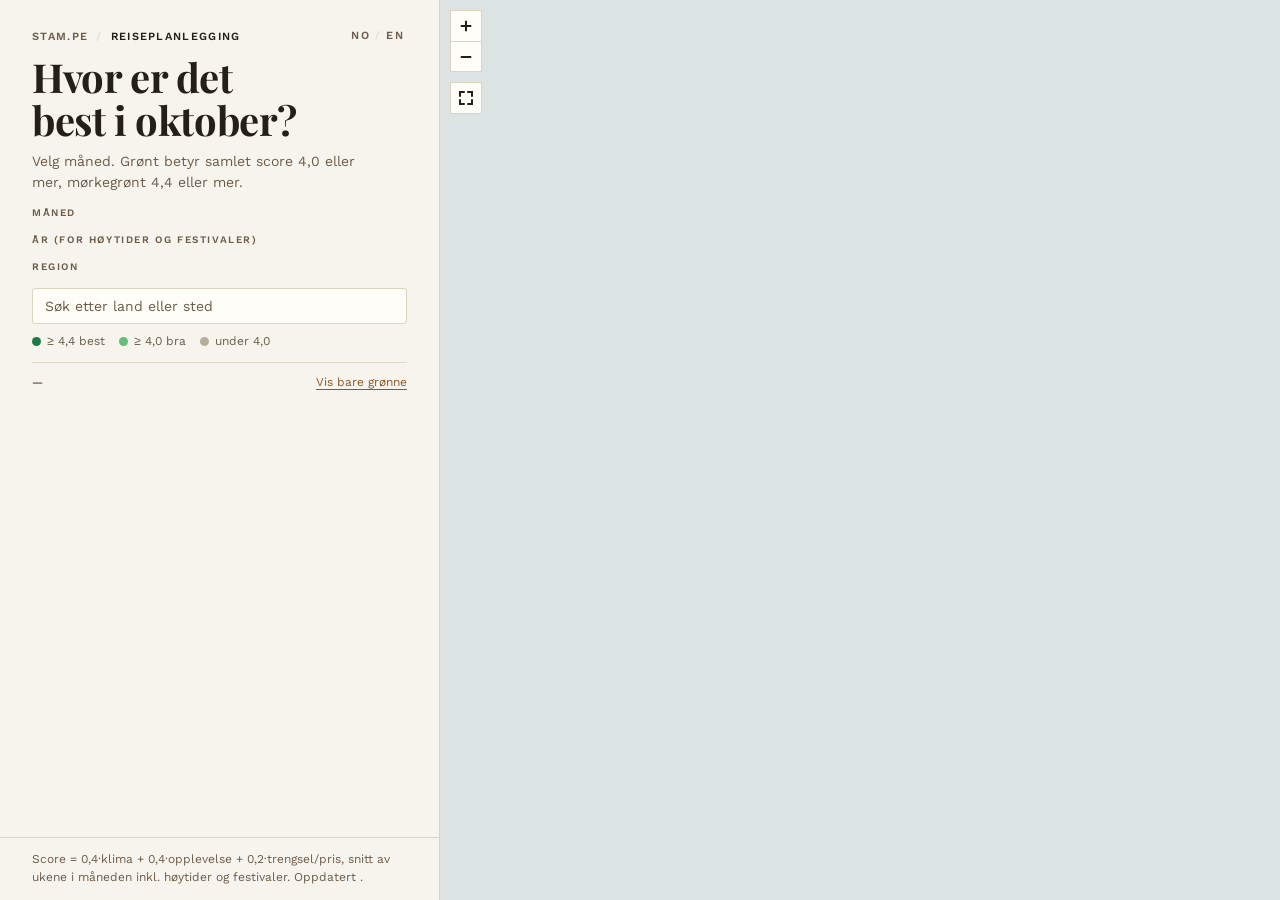
==== reisekart_mal.html @ fc7030b8 "Søk: eget kryss som tømmer søkefeltet, som i byguider Nettleserens kryss mangler på iOS. Krysset vis" ====
<!DOCTYPE html>
<html lang="no">
<head>
<meta charset="utf-8">
<meta name="viewport" content="width=device-width, initial-scale=1, viewport-fit=cover">
<title>Reisekart</title>
<link rel="apple-touch-icon" href="ikon-frimerke.png">
<meta name="apple-mobile-web-app-title" content="Reisekart">
<meta name="mobile-web-app-capable" content="yes">
<meta name="theme-color" content="#F7F4EE" media="(prefers-color-scheme: light)">
<meta name="theme-color" content="#1B1814" media="(prefers-color-scheme: dark)">
<meta name="robots" content="noindex, nofollow, noarchive">
<meta property="og:type" content="website">
<meta property="og:url" content="https://stam.pe/reiseplanlegging/">
<meta property="og:site_name" content="stam.pe">
<meta property="og:title" content="Reiseplanlegging">
<meta property="og:description" content="Beste reisetid for alle land i verden, uke for uke.">
<meta property="og:image" content="https://stam.pe/reiseplanlegging/deling.png">
<meta property="og:image:width" content="1200">
<meta property="og:image:height" content="630">
<meta property="og:image:alt" content="Luftpostkonvolutt med klode-frimerke, og teksten «Reiseplanlegging»">
<meta property="og:locale" content="nb_NO">
<meta property="og:locale:alternate" content="en_GB">
<meta name="twitter:card" content="summary_large_image">
<link rel="preconnect" href="https://fonts.googleapis.com">
<link rel="preconnect" href="https://fonts.gstatic.com" crossorigin>
<link rel="stylesheet" href="https://fonts.googleapis.com/css2?family=Playfair+Display:wght@500;700&family=Work+Sans:wght@400;500;600&display=swap">
<style>
/* Stil: samme papirretning som byguidene og stam.pe – serif til navn, ingen skygger, rette hjørner. */
:root {
  --papir:#F7F4EE; --kartflate:#DCE4E3; --land:#FBF8F1; --landkant:#D3C8B4;
  --kort:#FFFDF8; --tekst:#241F19; --dempet:#6B5D4A; --kant:#DCD2C0; --kant-lys:#E0D8C9;
  --aksent:#8A5A2B; --aksent-hover:#63401D;
  --beste:#1E7B45; --god:#63BE7B; --ellers:#B8AD99; --varsel:#9A3B24;
  --strip-tom:#EEE8DC; --deaktivert:#bbb;
  --sidebar-bredde:440px;
}
/* Mørk modus: samme papirretning som stam.pe og byguidene, mørk og varm. Kartet (ECharts)
   leser fargene fra variablene når det tegnes, så det følger med. */
@media (prefers-color-scheme: dark) {
  :root {
    color-scheme: dark;
    --papir:#1B1814; --kartflate:#1C282C; --land:#2A251F; --landkant:#4A4136;
    --kort:#24201B; --tekst:#ECE5D8; --dempet:#A6987F; --kant:#4A4136; --kant-lys:#362F27;
    --aksent:#C99158; --aksent-hover:#E0AA72;
    --beste:#23804A; --god:#63BE7B; --ellers:#6E6454; --varsel:#D06A4F;
    --strip-tom:#2C2620; --deaktivert:#5A5048;
  }
}
* { box-sizing:border-box; }
html, body { margin:0; height:100%; background:var(--papir); color:var(--tekst);
  font-family:'Work Sans', system-ui, -apple-system, sans-serif; font-size:16px; -webkit-font-smoothing:antialiased; }
.app { display:flex; height:100%; overflow:hidden; }

.sidebar { width:var(--sidebar-bredde); flex:0 0 var(--sidebar-bredde); border-right:1px solid var(--kant);
  background:var(--papir); display:flex; flex-direction:column; overflow:hidden; }
.sidebar-head { padding:30px 32px 14px; }
.kicker { margin:0 0 10px; font-size:11px; font-weight:600; letter-spacing:.16em; text-transform:uppercase; color:var(--dempet); }
/* Brødsmuler: stam.pe / Reiseplanlegging (samme som i byguidene) */
.smuler { margin:0 0 12px; font-size:11px; font-weight:600; letter-spacing:.12em; text-transform:uppercase; color:var(--dempet);
  display:flex; flex-wrap:wrap; align-items:baseline; }
.smuler a { color:var(--dempet); text-decoration:none; }
@media (hover: hover) and (pointer: fine) { .smuler a:hover { color:var(--aksent); } }
.smuler [aria-current] { color:var(--tekst); }
.smule-skille { margin:0 8px; color:var(--kant); font-weight:400; }
/* Språkvalg NO / EN til høyre i brødsmulene (samme som byguidene og stam.pe) */
.smuler:has(.sprakvalg) { position:relative; padding-right:72px; row-gap:6px; }
.sprakvalg { position:absolute; top:-3px; right:0; display:inline-flex; align-items:baseline; white-space:nowrap; }
.sprakvalg .smule-skille { margin:0 2px; }
.sprakvalg button { font:inherit; letter-spacing:inherit; text-transform:inherit; color:var(--dempet); background:none; border:0;
  border-bottom:1px solid transparent; padding:2px 3px 1px; cursor:pointer; }
@media (hover: hover) and (pointer: fine) { .sprakvalg button:hover { color:var(--aksent); } }
.sprakvalg button[aria-pressed="true"] { color:var(--tekst); border-bottom-color:var(--aksent); }
.sprakvalg button:focus-visible { outline:1px solid var(--aksent); outline-offset:2px; }
.offline-status { margin:3px 0 0; font-size:14px; color:var(--aksent); }
.tittel { margin:0; font-family:'Playfair Display', Georgia, serif; font-weight:700; font-size:40px; line-height:1.08; letter-spacing:-.01em; text-wrap:balance; }
.ingress { margin:10px 0 0; font-size:14px; line-height:1.5; color:var(--dempet); max-width:36ch; }

.filtre { padding:0 32px 14px; display:flex; flex-direction:column; gap:10px; }
.gruppe-etikett { font-size:10px; font-weight:600; letter-spacing:.16em; text-transform:uppercase; color:var(--dempet); margin:0 0 -4px; }
.filtergruppe { display:flex; flex-wrap:wrap; gap:6px; }
.filtergruppe[hidden] { display:none; }
.maneder { display:grid; grid-template-columns:repeat(6, 1fr); gap:6px; }
.chip { height:36px; padding:0 12px; border:1px solid var(--kant); border-radius:3px; background:var(--kort); color:var(--tekst);
  font-family:inherit; font-size:12px; font-weight:500; letter-spacing:.01em; cursor:pointer;
  display:inline-flex; align-items:center; justify-content:center; gap:7px; transition:border-color .12s, color .12s, background .12s; }
.chip:hover { border-color:var(--aksent); color:var(--aksent); }
.chip:focus-visible, .oppslag:focus-visible, .strip-celle:focus-visible, .sok:focus-visible { outline:2px solid var(--aksent); outline-offset:2px; }
.chip[aria-pressed="true"] { background:var(--aksent); border-color:var(--aksent); color:var(--papir); }
.chip[aria-pressed="true"]:hover { background:var(--aksent-hover); border-color:var(--aksent-hover); color:var(--papir); }
.maneder .chip { padding:0; }
/* Søk: 16 px på mobil, ellers zoomer iOS inn når feltet får fokus */
.sok { height:36px; width:100%; padding:0 12px; border:1px solid var(--kant); border-radius:3px; background:var(--kort); color:var(--tekst);
  font-family:inherit; font-size:14px; }
.sok::placeholder { color:var(--dempet); opacity:1; }
@media (hover: none) { .sok { font-size:16px; } }
/* Eget kryss i stedet for nettleserens, som ser ulikt ut (og mangler på iOS) */
.sok-rad { position:relative; }
.sok { padding-right:40px; }
.sok::-webkit-search-cancel-button { -webkit-appearance:none; appearance:none; }
.sok-tom { position:absolute; top:0; right:0; width:40px; height:36px; border:0; padding:0; background:none;
  font-size:22px; line-height:1; color:var(--dempet); cursor:pointer; }
.sok-tom[hidden] { display:none; }
.sok-tom:focus-visible { outline:2px solid var(--aksent); outline-offset:-2px; }
@media (hover: hover) and (pointer: fine) { .sok-tom:hover { color:var(--aksent); } }

.tegnforklaring { display:flex; flex-wrap:wrap; gap:14px; font-size:12px; color:var(--dempet); }
.tegnforklaring span { display:inline-flex; align-items:center; gap:6px; }
.prikk { width:9px; height:9px; border-radius:50%; flex:0 0 9px; display:inline-block; }

.teller-rad { margin:0 32px; padding:12px 0 10px; border-top:1px solid var(--kant-lys); display:flex; align-items:baseline; justify-content:space-between; gap:12px; }
.teller { font-size:11px; font-weight:600; letter-spacing:.14em; text-transform:uppercase; color:var(--dempet); }
.lenkeknapp { border:0; background:none; padding:0; font-family:inherit; font-size:12px; color:var(--aksent); cursor:pointer; text-decoration:underline; text-underline-offset:3px; }
.lenkeknapp:hover { color:var(--aksent-hover); }

.liste { flex:1 1 auto; overflow-y:auto; padding:0 32px 24px; }
.oppslag { position:relative; padding:13px 0 14px; border-bottom:1px solid var(--kant-lys); cursor:pointer; }
.oppslag:hover .oppslag-navn { color:var(--aksent); }
.oppslag.er-valgt { padding-left:14px; margin-left:-16px; border-left:2px solid var(--aksent); }
.oppslag-topp { display:flex; align-items:baseline; justify-content:space-between; gap:12px; }
.oppslag-navn { margin:0; font-family:'Playfair Display', Georgia, serif; font-weight:500; font-size:20px; line-height:1.2; transition:color .12s; }
.score { flex:0 0 auto; min-width:38px; padding:2px 7px; border-radius:2px; font-size:13px; font-weight:600; text-align:center;
  font-variant-numeric:tabular-nums; background:transparent; color:var(--dempet); border:1px solid var(--kant); }
.score.beste { background:var(--beste); border-color:var(--beste); color:#fff; }
.score.god { background:var(--god); border-color:var(--god); color:#12301d; }
.oppslag-meta { margin:4px 0 0; font-size:12px; color:var(--dempet); display:flex; flex-wrap:wrap; gap:4px 10px; }
.oppslag-notat { margin:6px 0 0; font-size:14px; line-height:1.45; }
.merke { font-size:10px; font-weight:600; letter-spacing:.12em; text-transform:uppercase; color:var(--aksent); }
.merke.varsel { color:var(--varsel); }
.tomt { padding:24px 0; font-size:14px; color:var(--dempet); }

.sidebar-fot { padding:12px 32px 14px; border-top:1px solid var(--kant); font-size:12px; line-height:1.5; color:var(--dempet); }

.kartflate { position:relative; flex:1 1 auto; background:var(--kartflate); }
#kart { position:absolute; inset:0; overflow:hidden; touch-action:none; -webkit-user-select:none; user-select:none; }
/* Zoomknapper (+/− og «vis hele kartet») – samme utseende som i byguidene (MapLibre-kontrollene der) */
.kontroller { position:absolute; top:10px; left:10px; z-index:6; display:flex; flex-direction:column; gap:10px; }
.ktrl-gruppe { display:flex; flex-direction:column; background:var(--kort); border:1px solid var(--kant); }
.ktrl-gruppe button { width:30px; height:30px; padding:0; border:0; background:transparent; color:var(--tekst); cursor:pointer;
  display:flex; align-items:center; justify-content:center; }
.ktrl-gruppe button + button { border-top:1px solid var(--kant); }
.ktrl-gruppe button:hover { background:var(--papir); }
.ktrl-gruppe button:focus-visible { outline:2px solid var(--aksent); outline-offset:-2px; }
.ktrl-gruppe button:disabled { color:var(--deaktivert); cursor:default; background:transparent; }
/* Knapp nederst til venstre i kartet som ruller ned til lista. Bare på mobil (se under), som i byguidene. */
.til-lista { display:none; }
.kart-feil { position:absolute; left:20px; top:20px; max-width:360px; padding:12px 14px; background:var(--kort); border:1px solid var(--kant); font-size:13px; color:var(--dempet); }

/* Hover-kort (ECharts tooltip) */
.tt { width:300px; white-space:normal; font-family:'Work Sans', system-ui, sans-serif; color:var(--tekst); }
.tt-navn { margin:0; font-family:'Playfair Display', Georgia, serif; font-weight:500; font-size:19px; line-height:1.2; }
.tt-meta { margin:4px 0 0; font-size:12px; color:var(--dempet); }
.tt-rad { display:flex; align-items:center; gap:10px; margin-top:10px; padding-top:9px; border-top:1px solid var(--kant-lys); }
.tt-deler { font-size:12px; color:var(--dempet); line-height:1.5; font-variant-numeric:tabular-nums; }
.tt-deler b { color:var(--tekst); font-weight:600; }
.tt-notat { margin:8px 0 0; font-size:13px; line-height:1.45; }
.tt-hend { margin:8px 0 0; font-size:12px; line-height:1.45; color:var(--aksent); }
.tt-varsel { margin:8px 0 0; font-size:12px; line-height:1.4; color:var(--varsel); }
.tt-hint { margin:8px 0 0; font-size:11px; color:var(--dempet); }

/* Mini-årsstripe */
.strip { display:grid; grid-template-columns:repeat(12, 1fr); gap:2px; margin-top:10px; }
.strip-celle { height:22px; display:flex; align-items:center; justify-content:center; font-size:9.5px; font-weight:600;
  font-variant-numeric:tabular-nums; background:var(--strip-tom); color:var(--dempet); border:1px solid transparent; }
.strip-celle.god { background:var(--god); color:#12301d; }
.strip-celle.beste { background:var(--beste); color:#fff; }
.strip-celle.valgt { border-color:var(--tekst); }
.strip-akse { display:grid; grid-template-columns:repeat(12, 1fr); gap:2px; font-size:9px; color:var(--dempet); text-align:center; margin-top:2px; text-transform:uppercase; letter-spacing:.04em; }
button.strip-celle { padding:0; font-family:inherit; cursor:pointer; }

/* Detaljkort for valgt destinasjon */
.rute-kort { position:absolute; left:20px; bottom:24px; z-index:5; width:360px; max-height:calc(100% - 48px); overflow-y:auto;
  padding:18px 20px 20px; background:var(--kort); border:1px solid var(--kant); }
/* Flyttbart kort (som infoboksen i byguidene): dras etter toppen (region og navn), så resten kan rulles og markeres. */
.rute-kicker, .rute-navn { touch-action:none; }
.rute-kort.drar { user-select:none; -webkit-user-select:none; }
@media (hover: hover) and (pointer: fine) { .rute-kicker, .rute-navn { cursor:grab; } .rute-kort.drar, .rute-kort.drar * { cursor:grabbing; } }
.rute-lukk { position:absolute; top:8px; right:10px; border:0; background:none; font-size:22px; line-height:1; color:var(--dempet); cursor:pointer; padding:2px 6px; }
.rute-lukk:hover { color:var(--aksent); }
.rute-kicker { margin:0 0 8px; font-size:10px; font-weight:600; letter-spacing:.16em; text-transform:uppercase; color:var(--aksent); }
.rute-navn { margin:0; padding-right:24px; font-family:'Playfair Display', Georgia, serif; font-weight:500; font-size:23px; line-height:1.2; }
.seksjon { margin-top:14px; padding-top:10px; border-top:1px solid var(--kant-lys); }
.seksjon-tittel { margin:0 0 6px; font-size:10px; font-weight:600; letter-spacing:.16em; text-transform:uppercase; color:var(--dempet); }
.tall-rad { display:grid; grid-template-columns:repeat(3, 1fr); gap:8px; }
.tall { font-size:11px; color:var(--dempet); }
.tall b { display:block; font-size:18px; font-weight:600; color:var(--tekst); font-variant-numeric:tabular-nums; }
.uker { display:flex; flex-wrap:wrap; gap:4px; }
.uke { font-size:11px; padding:3px 6px; border:1px solid var(--kant); font-variant-numeric:tabular-nums; color:var(--dempet); }
.uke.god { background:var(--god); border-color:var(--god); color:#12301d; }
.uke.beste { background:var(--beste); border-color:var(--beste); color:#fff; }
.liten { font-size:13px; line-height:1.45; margin:0; }
.kilde { font-size:11px; line-height:1.4; color:var(--dempet); margin:0; }
ul.hend { margin:0; padding-left:16px; font-size:13px; line-height:1.45; }

/* iOS Safari sender bare klikk videre fra elementer som ser klikkbare ut – trengs for «trykk utenfor lukker kortet». */
@media (hover: none) { body { cursor:pointer; -webkit-tap-highlight-color:transparent; } }
@media (prefers-reduced-motion: reduce) { * { transition:none !important; } }

/* Desktop: hele sidepanelet ruller (ett rullefelt), tellerlinjen blir liggende øverst. */
@media (min-width: 700px) {
  .sidebar { overflow-y:auto; overscroll-behavior:contain; }
  .sidebar > * { flex-shrink:0; }
  .liste { flex:1 0 auto; overflow:visible; }
  .teller-rad { position:sticky; top:0; z-index:2; background:var(--papir); }
}

/* Nettbrett stående og delt skjerm (700–1023 px): panelet ved siden av kartet, men smalere enn på Mac,
   så kartet får plass. Under 700 px er det mobiloppsettet med kartet over lista. */
@media (min-width: 700px) and (max-width: 1023px) {
  :root { --sidebar-bredde:340px; }
  .sidebar-head { padding:22px 20px 12px; }
  .tittel { font-size:30px; }
  .filtre, .liste, .sidebar-fot { padding-left:20px; padding-right:20px; }
  .teller-rad { margin-left:20px; margin-right:20px; }
}

@media (max-width: 699px) {
  .app { flex-direction:column; height:auto; min-height:100%; overflow:visible; }
  .sidebar { width:100%; flex:none; border-right:0; border-bottom:1px solid var(--kant); order:2; overflow:visible; }
  .liste { overflow:visible; }
  .kartflate { order:1; flex:none; height:58vh; min-height:340px; }
  .sidebar-head { padding:22px 16px 12px; }
  .sprakvalg { top:-7px; }
  .sprakvalg button { padding:6px 5px 3px; }   /* større trykkflate på mobil */
  .tittel { font-size:32px; }
  .filtre, .liste, .sidebar-fot { padding-left:16px; padding-right:16px; }
  .teller-rad { margin-left:16px; margin-right:16px; }
  .rute-kort { left:12px; right:12px; width:auto; bottom:12px; max-height:calc(100% - 96px); }
  .tt { width:250px; }
  .til-lista { display:block; position:absolute; left:10px; bottom:10px; z-index:6; height:34px; padding:0 12px;
    border:1px solid var(--kant); background:var(--kort); color:var(--tekst); font-family:inherit; font-size:13px; font-weight:500; cursor:pointer; }
  /* Detaljkortet dekker bunnen av kartet; da lukkes kortet først (×), eller man ruller selv. */
  .rute-kort:not([hidden]) ~ .til-lista:not(.til-lista--kart) { display:none; }
  /* Kartet er rullet ut av syne: knappen står fast nederst til venstre og fører tilbake til kartet.
     Godt inn fra kanten, så den ikke havner i den runde skjermkanten på telefoner. */
  .til-lista--kart { position:fixed; z-index:20; left:calc(20px + env(safe-area-inset-left)); bottom:calc(24px + env(safe-area-inset-bottom)); }
  /* Plass under siste rad, så den faste knappen ikke dekker bunnteksten. */
  .sidebar-fot { padding-bottom:76px; }
}

/* Liggende mobil: lav og bred skjerm. Panelet i en smal kolonne til venstre som ruller for seg,
   kartet til høyre i full høyde – som på Mac og i byguidene. Stående oppsett ga et kart som fylte
   skjermen og lista utenfor. Samme spørring som LIGGENDE i skriptet. */
@media (orientation: landscape) and (max-height: 500px) {
  .app { flex-direction:row; height:100vh; height:100dvh; min-height:0; overflow:hidden; }
  /* viewport-fit=cover: kartet går helt ut til kantene; panelet vokser med innfellingen
     når Dynamic Island er på venstre side, så teksten beholder 300 px. */
  .sidebar { width:calc(300px + env(safe-area-inset-left)); flex:0 0 calc(300px + env(safe-area-inset-left)); order:0; border-right:1px solid var(--kant); border-bottom:0;
    overflow-y:auto; overscroll-behavior:contain; padding-left:env(safe-area-inset-left); }
  .sidebar > * { flex-shrink:0; }
  .liste { flex:1 0 auto; overflow:visible; }
  .kartflate { order:0; flex:1 1 auto; height:auto; min-height:0; }
  .sidebar-head { padding:16px 16px 10px; }
  .tittel { font-size:24px; }
  .filtre, .liste, .sidebar-fot { padding-left:16px; padding-right:16px; }
  .teller-rad { margin-left:16px; margin-right:16px; }
  .teller-rad { position:sticky; top:0; z-index:2; background:var(--papir); }
  .rute-kort { left:auto; right:calc(10px + env(safe-area-inset-right)); bottom:calc(10px + env(safe-area-inset-bottom)); width:290px;
    max-height:calc(100% - 20px - env(safe-area-inset-bottom)); }
  .til-lista { display:none !important; }
  .sidebar-fot { padding-bottom:14px; }
}
</style>
</head>
<body>

<div class="app">
  <aside class="sidebar">
    <div class="sidebar-head">
      <nav class="smuler" data-t-aria="duErHer" aria-label="Du er her">
        <a href="/" id="hjem">stam.pe</a><span class="smule-skille">/</span><span aria-current="page" data-t="app">Reiseplanlegging</span>
        <span class="sprakvalg" role="group" data-t-aria="sprak"><button type="button" data-sprak="no" lang="no">NO</button><span class="smule-skille">/</span><button type="button" data-sprak="en" lang="en">EN</button></span>
      </nav>
      <h1 class="tittel" id="tittel">Hvor er det best i oktober?</h1>
      <p class="ingress" data-t="ingress">Velg måned. Grønt betyr samlet score 4,0 eller mer, mørkegrønt 4,4 eller mer.</p>
      <p class="offline-status" id="offline-status" hidden></p>
    </div>

    <div class="filtre">
      <p class="gruppe-etikett" data-t="maned">Måned</p>
      <div class="maneder" id="maneder" role="group" data-t-aria="maned" aria-label="Måned"></div>
      <p class="gruppe-etikett" data-t="arEtikett">År (for høytider og festivaler)</p>
      <div class="filtergruppe" id="ar" role="group" data-t-aria="ar" aria-label="År"></div>
      <p class="gruppe-etikett" data-t="region">Region</p>
      <div class="filtergruppe" id="regioner" role="group" data-t-aria="region" aria-label="Region"></div>
      <p class="gruppe-etikett" data-t="utvalg" id="utvalg-etikett" hidden>Vis</p>
      <div class="filtergruppe" id="utvalg" role="group" data-t-aria="utvalg" aria-label="Vis" hidden></div>
      <div class="sok-rad">
        <input type="search" class="sok" id="sok" data-t-aria="sok" data-t-placeholder="sokPlass" aria-label="Søk" placeholder="Søk etter land eller sted" autocomplete="off" spellcheck="false" enterkeyhint="search">
        <button type="button" class="sok-tom" id="sok-tom" data-t-aria="tomSok" aria-label="Tøm søket" hidden>&times;</button>
      </div>
      <div class="tegnforklaring">
        <span><i class="prikk" style="background:var(--beste)"></i><span data-t="best">≥ 4,4 best</span></span>
        <span><i class="prikk" style="background:var(--god)"></i><span data-t="bra">≥ 4,0 bra</span></span>
        <span><i class="prikk" style="background:var(--ellers)"></i><span data-t="under">under 4,0</span></span>
      </div>
    </div>

    <div class="teller-rad">
      <span class="teller" id="teller">—</span>
      <button class="lenkeknapp" id="bare-gronne" type="button" aria-pressed="false">Vis bare grønne</button>
    </div>
    <div class="liste" id="liste"></div>
    <div class="sidebar-fot"><span data-t="fot">Score = 0,4·klima + 0,4·opplevelse + 0,2·trengsel/pris, snitt av ukene i måneden inkl. høytider og festivaler. Oppdatert</span> <span id="datadato"></span>.</div>
  </aside>

  <section class="kartflate" role="main" data-t-aria="kart" aria-label="Kart">
    <div id="kart"></div>
    <div class="kontroller" id="kontroller" hidden>
      <div class="ktrl-gruppe">
        <button type="button" id="zoom-inn" data-t-title="zoomInn" data-t-aria="zoomInn" title="Zoom inn" aria-label="Zoom inn"><svg viewBox="0 0 18 18" width="18" height="18" aria-hidden="true"><path d="M9 3.75v10.5M3.75 9h10.5" fill="none" stroke="currentColor" stroke-width="2"/></svg></button>
        <button type="button" id="zoom-ut" data-t-title="zoomUt" data-t-aria="zoomUt" title="Zoom ut" aria-label="Zoom ut"><svg viewBox="0 0 18 18" width="18" height="18" aria-hidden="true"><path d="M3.75 9h10.5" fill="none" stroke="currentColor" stroke-width="2"/></svg></button>
      </div>
      <div class="ktrl-gruppe">
        <button type="button" class="ktrl-hjem" id="zoom-hjem" data-t-title="visHele" data-t-aria="visHele" title="Vis hele kartet" aria-label="Vis hele kartet"><svg viewBox="0 0 18 18" width="18" height="18" aria-hidden="true"><path d="M3 6.75V3h3.75M15 6.75V3h-3.75M3 11.25V15h3.75M15 11.25V15h-3.75" fill="none" stroke="currentColor" stroke-width="2" stroke-linecap="square"/></svg></button>
      </div>
    </div>
    <div class="rute-kort" id="detalj" hidden></div>
    <button type="button" class="til-lista" id="til-lista" data-t="tilLista">Liste ↓</button>
  </section>
</div>

<script>
const DATA = __DATA__;

/* Språk: norsk er standard. Bryteren NO / EN i brødsmulene, eller ?lang=en i adressen (for å dele en
   engelsk lenke). Valget huskes i nettleseren under samme nøkkel som byguidene og stam.pe, så det følger med.
   Faste tekster står i TEKST; innholdet har engelsk under d.en og sist i hvert vindu (fra «en» i reisemal/<ID>.json).
   Mangler engelsk, vises norsk. */
const SPRAK_NOKKEL = "byguider-sprak";
function lesSprak() {
  const q = new URLSearchParams(location.search).get("lang");
  if (q === "en" || q === "no") {
    try { localStorage.setItem(SPRAK_NOKKEL, q); } catch (e) {}
    return q;
  }
  try { const v = localStorage.getItem(SPRAK_NOKKEL); if (v === "en" || v === "no") return v; } catch (e) {}
  return "no";
}
let SPRAK = lesSprak();
const TEKST = {
  no: {
    tittel: "Reisekart", app: "Reiseplanlegging", duErHer: "Du er her", sprak: "Språk",
    hvor: m => `Hvor er det best i ${m}?`,
    ingress: "Velg måned. Grønt betyr samlet score 4,0 eller mer, mørkegrønt 4,4 eller mer.",
    maned: "Måned", arEtikett: "År (for høytider og festivaler)", ar: "År", region: "Region",
    best: "≥ 4,4 best", bra: "≥ 4,0 bra", under: "under 4,0",
    fot: "Score = 0,4·klima + 0,4·opplevelse + 0,2·trengsel/pris, snitt av ukene i måneden inkl. høytider og festivaler. Oppdatert",
    tilLista: "Liste ↓", tilKartet: "Kart ↑",
    kart: "Kart", zoomInn: "Zoom inn", zoomUt: "Zoom ut", visHele: "Vis hele kartet",
    mnd: ["jan","feb","mar","apr","mai","jun","jul","aug","sep","okt","nov","des"],
    mndLang: ["januar","februar","mars","april","mai","juni","juli","august","september","oktober","november","desember"],
    alle: "Alle",
    utvalg: "Vis", alleReisemal: "Alle reisemål", onskeliste: "Ønskeliste",
    sok: "Søk", tomSok: "Tøm søket", sokPlass: "Søk etter land eller sted",
    ingenTreff: q => `Ingen treff på «${q}» i dette utvalget.`,
    treffAlle: n => `Vis ${n} treff i alle reisemål`,
    visAlle: "Vis alle", bareGronne: "Vis bare grønne",
    teller: (g, n, m) => `${g} av ${n} grønne i ${m}`,
    tomt: m => `Ingen reisemål over 4,0 i ${m} for dette utvalget.`,
    hendelse: "Hendelse", hoytid: "Høytid", reiserad: "Sjekk reiseråd", score: "score",
    bestM: "Best", braM: "Bra", ingenM: "Ingen måneder over 4,0", klikk: "klikk for detaljer",
    klima: "Klima", opplevelse: "Opplevelse", trengsel: "Trengsel/pris", tmaks: "T maks", nedbor: "nedbør", nedborStor: "Nedbør",
    manedscore: "Månedsscore", samlet: "samlet", aaret: a => `Året ${a} – klikk en måned`, uker: "Uker", uke: "u", ukeLang: "uke",
    hendDenne: "Hendelser denne måneden", hendEllers: a => `Hendelser ellers i ${a}`,
    kilde: "Klimakilde", lukk: "Lukk",
    offline: "Tilgjengelig offline",
    kartFeil: m => `Kartet kunne ikke lastes (${m}). Listen til venstre virker som vanlig.`
  },
  en: {
    tittel: "Travel map", app: "Travel planning", duErHer: "You are here", sprak: "Language",
    hvor: m => `Where to go in ${m}?`,
    ingress: "Pick a month. Green means an overall score of 4.0 or more, dark green 4.4 or more.",
    maned: "Month", arEtikett: "Year (for holidays and festivals)", ar: "Year", region: "Region",
    best: "≥ 4.4 best", bra: "≥ 4.0 good", under: "below 4.0",
    fot: "Score = 0.4·climate + 0.4·experience + 0.2·crowds/price, average of the weeks in the month incl. holidays and festivals. Updated",
    tilLista: "List ↓", tilKartet: "Map ↑",
    kart: "Map", zoomInn: "Zoom in", zoomUt: "Zoom out", visHele: "Show the whole map",
    mnd: ["Jan","Feb","Mar","Apr","May","Jun","Jul","Aug","Sep","Oct","Nov","Dec"],
    mndLang: ["January","February","March","April","May","June","July","August","September","October","November","December"],
    alle: "All",
    utvalg: "Show", alleReisemal: "All destinations", onskeliste: "Wishlist",
    sok: "Search", tomSok: "Clear search", sokPlass: "Search for a country or place",
    ingenTreff: q => `No matches for “${q}” in this selection.`,
    treffAlle: n => `Show ${n} ${n === 1 ? "match" : "matches"} in all destinations`,
    visAlle: "Show all", bareGronne: "Show only green",
    teller: (g, n, m) => `${g} of ${n} green in ${m}`,
    tomt: m => `No destinations above 4.0 in ${m} for this selection.`,
    hendelse: "Event", hoytid: "Holiday", reiserad: "Check travel advice", score: "score",
    bestM: "Best", braM: "Good", ingenM: "No months above 4.0", klikk: "click for details",
    klima: "Climate", opplevelse: "Experience", trengsel: "Crowds/price", tmaks: "Max temp", nedbor: "rain", nedborStor: "Rain",
    manedscore: "Month score", samlet: "overall", aaret: a => `${a} – click a month`, uker: "Weeks", uke: "w", ukeLang: "week",
    hendDenne: "Events this month", hendEllers: a => `Other events in ${a}`,
    kilde: "Climate source", lukk: "Close",
    offline: "Available offline",
    kartFeil: m => `The map could not be loaded (${m}). The list works as usual.`
  }
};
const t = k => TEKST[SPRAK][k] ?? TEKST.no[k];
// Engelsk innhold med norsk som reserve: tekst(d, "sted"), mndTekst(d, i), vinduTekst(w)
const tekst = (d, felt) => (SPRAK === "en" && d.en && d.en[felt]) || d[felt];
const mndTekst = (d, i) => (SPRAK === "en" && d.en && d.en.m && d.en.m[i]) || d.m[i][5];
const vinduTekst = w => SPRAK === "en" ? w[7] || w[6] : w[6];
const desimal = s => SPRAK === "en" ? s : s.replace(".", ",");

function oversettDom() {
  document.documentElement.lang = SPRAK;
  document.title = t("tittel");
  document.querySelectorAll("[data-t]").forEach(e => { e.textContent = t(e.dataset.t); });
  document.querySelectorAll("[data-t-aria]").forEach(e => { e.setAttribute("aria-label", t(e.dataset.tAria)); });
  document.querySelectorAll("[data-t-title]").forEach(e => { e.title = t(e.dataset.tTitle); });
  document.querySelectorAll("[data-t-placeholder]").forEach(e => { e.placeholder = t(e.dataset.tPlaceholder); });
  document.querySelectorAll(".sprakvalg [data-sprak]").forEach(b => b.setAttribute("aria-pressed", b.dataset.sprak === SPRAK ? "true" : "false"));
  document.getElementById("hjem").href = SPRAK === "en" ? "/?lang=en" : "/";
}
function byttSprak(ny) {
  if ((ny !== "no" && ny !== "en") || ny === SPRAK) return;
  SPRAK = ny;
  try { localStorage.setItem(SPRAK_NOKKEL, ny); } catch (e) {}
  const u = new URL(location.href);
  if (ny === "en") u.searchParams.set("lang", "en"); else u.searchParams.delete("lang");
  history.replaceState(history.state, "", u);
  oversettDom(); visOffline(); oppdater();
}
document.addEventListener("click", e => {
  const b = e.target.closest && e.target.closest(".sprakvalg [data-sprak]");
  if (b) byttSprak(b.dataset.sprak);
});

const MND = TEKST.no.mnd;   // brukes bare til lengden (12 måneder)
const GOD = 4.0, BESTE = 4.4, EPS = 1e-3;
const css = n => getComputedStyle(document.documentElement).getPropertyValue(n).trim();
const fmt = x => x == null ? "–" : desimal(x.toFixed(1));
const klasse = s => s == null ? "" : s >= BESTE - EPS ? "beste" : s >= GOD - EPS ? "god" : "";
const esc = s => String(s ?? "").replace(/[&<>"]/g, c => ({"&":"&amp;","<":"&lt;",">":"&gt;",'"':"&quot;"}[c]));

const [WK, WO, WT] = DATA.weights, CAP = DATA.cap;
function manedScore(r) {
  const [k, o, t] = r;
  const v = k*WK + o*WO + t*WT;
  return Math.round((k === 1 || o === 1 ? Math.min(CAP, v) : v) * 10) / 10;
}
// ISO-uke -> torsdag -> måned (samme logikk som Kalender-arket; uke 53 ignoreres)
function ukeTorsdag(ar, u) {
  const jan4 = new Date(Date.UTC(ar, 0, 4));
  const dow = (jan4.getUTCDay() + 6) % 7;
  return new Date(jan4.getTime() + ((u - 1) * 7 - dow + 3) * 864e5);
}
function vinduGjelder(w, u, ar) {
  const [, fra, til, , , kunAr] = w;
  if (kunAr != null && kunAr !== ar) return false;
  return fra <= til ? (u >= fra && u <= til) : (u >= fra || u <= til);
}

const state = { mnd: (new Date().getMonth() + 1) % 12, ar: new Date().getFullYear(), region: "Alle", onskeliste: false, sok: "", bareGronne: false, valgt: null };
if (state.mnd === 0) state.ar += 1;
const AR_VALG = [2026, 2027, 2028];
if (!AR_VALG.includes(state.ar)) state.ar = 2026;

const VINDUER_FOR = {};   // vinduene per reisemål, så beregn() slipper å gå gjennom alle
DATA.win.forEach(w => (VINDUER_FOR[w[0]] ||= []).push(w));
function beregn(d, mnd, ar) {
  const uker = [];
  for (let u = 1; u <= 52; u++) {
    const th = ukeTorsdag(ar, u);
    if (th.getUTCMonth() !== mnd) continue;
    const base = manedScore(d.m[mnd]);
    const vs = (VINDUER_FOR[d.id] || []).filter(w => vinduGjelder(w, u, ar));
    const adj = vs.reduce((s, w) => s + w[4], 0);
    uker.push({ u, s: Math.max(1, Math.min(5, Math.round((base + adj) * 10) / 10)) });
  }
  const snitt = uker.length ? Math.round(uker.reduce((s, x) => s + x.s, 0) / uker.length * 10) / 10 : manedScore(d.m[mnd]);
  const ukeSet = new Set(uker.map(x => x.u));
  const hend = (VINDUER_FOR[d.id] || []).filter(w => [...ukeSet].some(u => vinduGjelder(w, u, ar)));
  return { snitt, uker, hend, base: manedScore(d.m[mnd]) };
}
function aarsprofil(d, ar) { return MND.map((_, i) => beregn(d, i, ar).snitt); }

// Regionene i rekkefølgen og med de engelske navnene fra reisemal.py (REGIONER); bare de som har reisemål, vises.
const REGIONER = ["Alle", ...Object.keys(DATA.regioner).filter(r => DATA.dest.some(d => d.region === r))];
// «Ønskeliste» vises bare når lista har både ønskelistesteder og andre (alle vises som standard).
const HAR_ONSKELISTE = DATA.dest.some(d => d.onskeliste) && DATA.dest.some(d => !d.onskeliste);
// Søk på land og sted, norsk og engelsk, uten å skille på aksenter og store/små bokstaver.
const normal = s => String(s || "").normalize("NFD").replace(/[\u0300-\u036f]/g, "").toLowerCase();
const SOKETEKST = new Map(DATA.dest.map(d => [d.id, normal([d.land, d.sted, d.en.land, d.en.sted, d.id].join(" "))]));
const treffer = (d, q) => !q || SOKETEKST.get(d.id).includes(q);
const sokOrd = () => normal(state.sok.trim());
const kortRegion = r => r === "Alle" ? t("alle") : SPRAK === "en" ? DATA.regioner[r] || r : r;
const navn = d => { const land = tekst(d, "land"), sted = tekst(d, "sted"); return sted ? `${land} – ${sted}` : land; };
const erVarsel = d => /sikkerhet/i.test(d.merknad);

function chip(label, pressed, onclick, extra = "") {
  const b = document.createElement("button");
  b.type = "button"; b.className = "chip"; b.textContent = label;
  b.setAttribute("aria-pressed", pressed ? "true" : "false");
  if (extra) b.title = extra;
  b.addEventListener("click", onclick);
  return b;
}
function tegnFiltre() {
  const m = document.getElementById("maneder"); m.innerHTML = "";
  t("mnd").forEach((x, i) => m.appendChild(chip(x, i === state.mnd, () => { state.mnd = i; oppdater(); }, t("mndLang")[i])));
  const a = document.getElementById("ar"); a.innerHTML = "";
  AR_VALG.forEach(y => a.appendChild(chip(String(y), y === state.ar, () => { state.ar = y; oppdater(); })));
  const r = document.getElementById("regioner"); r.innerHTML = "";
  REGIONER.forEach(x => r.appendChild(chip(kortRegion(x), x === state.region, () => { state.region = x; oppdater(); })));
  const u = document.getElementById("utvalg"); u.innerHTML = "";
  [[false, t("alleReisemal")], [true, t("onskeliste")]].forEach(([v, tekst]) =>
    u.appendChild(chip(tekst, state.onskeliste === v, () => { state.onskeliste = v; oppdater(); })));
  const bg = document.getElementById("bare-gronne");
  bg.setAttribute("aria-pressed", state.bareGronne ? "true" : "false");
  bg.textContent = state.bareGronne ? t("visAlle") : t("bareGronne");
}

const iUtvalg = d => (state.region === "Alle" || d.region === state.region) && (!state.onskeliste || d.onskeliste);
function rader() {
  const q = sokOrd();
  return DATA.dest
    .filter(d => iUtvalg(d) && treffer(d, q))
    .map(d => ({ d, r: beregn(d, state.mnd, state.ar) }))
    .sort((a, b) => b.r.snitt - a.r.snitt || navn(a.d).localeCompare(navn(b.d), SPRAK === "en" ? "en" : "nb"));
}

function stripHtml(d, knapp) {
  const p = aarsprofil(d, state.ar);
  const celler = p.map((s, i) => {
    const cls = `strip-celle ${klasse(s)} ${i === state.mnd ? "valgt" : ""}`;
    return knapp
      ? `<button type="button" class="${cls}" data-mnd="${i}" title="${t("mndLang")[i]}: ${fmt(s)}">${fmt(s)}</button>`
      : `<div class="${cls}">${fmt(s)}</div>`;
  }).join("");
  return `<div class="strip">${celler}</div><div class="strip-akse">${t("mnd").map(x => `<span>${x[0]}</span>`).join("")}</div>`;
}
const besteManeder = d => {
  const p = aarsprofil(d, state.ar);
  const b = p.map((s, i) => [s, i]).filter(([s]) => s >= BESTE - EPS).map(([, i]) => t("mnd")[i]);
  const g = p.map((s, i) => [s, i]).filter(([s]) => s >= GOD - EPS).map(([, i]) => t("mnd")[i]);
  return b.length ? `${t("bestM")}: ${b.join(", ")}` : g.length ? `${t("braM")}: ${g.join(", ")}` : t("ingenM");
};

function tooltipHtml(d) {
  const r = beregn(d, state.mnd, state.ar);
  const [k, o, tp, T, N] = d.m[state.mnd], txt = mndTekst(d, state.mnd);
  const hend = r.hend.map(w => `${w[4] > 0 ? "+" : "−"}${desimal(String(Math.abs(w[4])))} ${esc(vinduTekst(w))}`).join("<br>");
  return `<div class="tt">
    <p class="tt-navn">${esc(navn(d))}</p>
    <p class="tt-meta">${esc(tekst(d, "kategori") || kortRegion(d.region))} · ${t("mndLang")[state.mnd]} ${state.ar}</p>
    <div class="tt-rad"><span class="score ${klasse(r.snitt)}">${fmt(r.snitt)}</span>
      <span class="tt-deler">${t("klima")} <b>${k}</b> · ${t("opplevelse")} <b>${o}</b> · ${t("trengsel")} <b>${tp}</b><br>${T == null ? "" : `${t("tmaks")} <b>${desimal(String(T))} °C</b>`}${N == null ? "" : ` · ${t("nedbor")} <b>${Math.round(N)} mm</b>`}</span></div>
    <p class="tt-notat">${esc(txt)}</p>
    ${hend ? `<p class="tt-hend">${hend}</p>` : ""}
    ${erVarsel(d) ? `<p class="tt-varsel">${esc(tekst(d, "merknad"))}</p>` : ""}
    ${stripHtml(d, false)}
    <p class="tt-hint">${besteManeder(d)} · ${t("klikk")}</p>
  </div>`;
}

function detaljHtml(d) {
  const r = beregn(d, state.mnd, state.ar);
  const [k, o, tp, T, N] = d.m[state.mnd], txt = mndTekst(d, state.mnd), merknad = tekst(d, "merknad");
  const uker = r.uker.map(x => `<span class="uke ${klasse(x.s)}">${t("uke")}${x.u} ${fmt(x.s)}</span>`).join("");
  const hend = r.hend.map(w => `<li>${esc(vinduTekst(w))} <span class="merke">${w[4] > 0 ? "+" : "−"}${desimal(String(Math.abs(w[4])))}</span></li>`).join("");
  const alleHend = (VINDUER_FOR[d.id] || []).filter(w => w[5] == null || w[5] === state.ar);
  const kategori = tekst(d, "kategori");
  return `<button class="rute-lukk" id="lukk" type="button" aria-label="${t("lukk")}">×</button>
    <p class="rute-kicker">${esc(kortRegion(d.region))}${kategori ? " · " + esc(kategori) : ""}</p>
    <h2 class="rute-navn">${esc(navn(d))}</h2>
    <div class="seksjon"><p class="seksjon-tittel">${t("aaret")(state.ar)}</p>${stripHtml(d, true)}</div>
    <div class="seksjon"><p class="seksjon-tittel">${t("mndLang")[state.mnd]} · ${t("samlet")} ${fmt(r.snitt)}</p>
      <div class="tall-rad">
        <div class="tall">${t("klima")}<b>${k}</b></div><div class="tall">${t("opplevelse")}<b>${o}</b></div><div class="tall">${t("trengsel")}<b>${tp}</b></div>
        <div class="tall">${t("tmaks")}<b>${T == null ? "–" : desimal(String(T)) + "°"}</b></div><div class="tall">${t("nedborStor")}<b>${N == null ? "–" : Math.round(N) + " mm"}</b></div><div class="tall">${t("manedscore")}<b>${fmt(r.base)}</b></div>
      </div>
      <p class="liten" style="margin-top:10px">${esc(txt)}</p>
    </div>
    <div class="seksjon"><p class="seksjon-tittel">${t("uker")}</p><div class="uker">${uker}</div></div>
    ${hend ? `<div class="seksjon"><p class="seksjon-tittel">${t("hendDenne")}</p><ul class="hend">${hend}</ul></div>` : ""}
    ${!hend && alleHend.length ? `<div class="seksjon"><p class="seksjon-tittel">${t("hendEllers")(state.ar)}</p><ul class="hend">${alleHend.map(w => `<li>${esc(vinduTekst(w))} (${t("ukeLang")} ${w[1]}${w[2] !== w[1] ? "–" + w[2] : ""})</li>`).join("")}</ul></div>` : ""}
    ${merknad ? `<div class="seksjon"><p class="liten" style="color:${erVarsel(d) ? "var(--varsel)" : "inherit"}">${esc(merknad)}</p></div>` : ""}
    <div class="seksjon"><p class="kilde">${t("kilde")}: ${esc(tekst(d, "kilde"))}</p></div>`;
}

function lukkDetalj() {
  if (!state.valgt) return;
  state.valgt = null; document.getElementById("detalj").hidden = true; tegnListe(); tegnKart();
}
// Lukk detaljkortet ved klikk utenfor det. Unntak: listeoppslag (åpner et annet sted), knapper/filtre
// (oppdaterer kortet) og selve kartet (håndteres i zr-klikk: prikk = åpne, tomt kart = lukk).
document.addEventListener("click", e => {
  const t = e.target;
  if (!state.valgt || !t.closest) return;
  if (t.closest("#detalj, #kart, .oppslag, button, a, input, select, label")) return;
  lukkDetalj();
});
document.addEventListener("keydown", e => { if (e.key === "Escape") lukkDetalj(); });

/* Detaljkortet kan dras unna prikkene, med mus og touch (samme løsning som infoboksen i byguidene).
   Forskyvningen er en transform, og kortet holdes innenfor kartflaten. Det dras etter toppen (region og navn),
   så resten av kortet kan rulles og teksten markeres. En ResizeObserver skyver kortet inn igjen når det
   får ny høyde (månedsbytte) eller kartflaten blir mindre. */
const KORT = document.getElementById("detalj"), KARTFLATE = document.querySelector(".kartflate");
let flytt = { x: 0, y: 0 };
function settFlytt(x, y) { flytt = { x, y }; KORT.style.transform = x || y ? `translate(${x}px,${y}px)` : ""; }
function holdKortInne() {
  if (KORT.hidden || (!flytt.x && !flytt.y)) return;
  const b = KORT.getBoundingClientRect(), k = KARTFLATE.getBoundingClientRect();
  const dx = Math.max(k.left - b.left, Math.min(0, k.right - b.right)), dy = Math.max(k.top - b.top, Math.min(0, k.bottom - b.bottom));
  if (dx || dy) settFlytt(flytt.x + dx, flytt.y + dy);
}
(() => {
  let dra = null;
  KORT.addEventListener("pointerdown", e => {
    if (!e.isPrimary || e.button !== 0 || !e.target.closest(".rute-kicker, .rute-navn")) return;
    dra = { id: e.pointerId, x0: e.clientX, y0: e.clientY, x: flytt.x, y: flytt.y, iGang: false };
  });
  KORT.addEventListener("pointermove", e => {
    if (!dra || e.pointerId !== dra.id) return;
    const dx = e.clientX - dra.x0, dy = e.clientY - dra.y0;
    if (!dra.iGang) {
      if (Math.hypot(dx, dy) < 5) return;
      dra.iGang = true; KORT.setPointerCapture(e.pointerId); KORT.classList.add("drar");
    }
    settFlytt(dra.x + dx, dra.y + dy); holdKortInne();
    e.preventDefault();
  });
  const slipp = e => { if (dra && e.pointerId === dra.id) { KORT.classList.remove("drar"); dra = null; } };
  KORT.addEventListener("pointerup", slipp);
  KORT.addEventListener("pointercancel", slipp);
  const obs = new ResizeObserver(holdKortInne);
  obs.observe(KORT); obs.observe(KARTFLATE);
})();

function visDetalj(id) {
  const el = KORT;
  if (el.hidden || state.valgt !== id) settFlytt(0, 0);   // nytt kort starter på vanlig plass
  state.valgt = id;
  const d = DATA.dest.find(x => x.id === id);
  if (!d) { el.hidden = true; return; }
  el.innerHTML = detaljHtml(d); el.hidden = false; el.scrollTop = 0;
  el.querySelector("#lukk").addEventListener("click", lukkDetalj);
  el.querySelectorAll("button.strip-celle").forEach(b => b.addEventListener("click", () => { state.mnd = +b.dataset.mnd; oppdater(); }));
}

function tegnListe() {
  const rr = rader();
  // Faller det valgte reisemålet ut av utvalget (region, ønskeliste, søk), lukkes kortet.
  if (state.valgt && !rr.some(x => x.d.id === state.valgt)) { state.valgt = null; document.getElementById("detalj").hidden = true; }
  const vis = state.bareGronne ? rr.filter(x => x.r.snitt >= GOD - EPS) : rr;
  const antG = rr.filter(x => x.r.snitt >= GOD - EPS).length;
  document.getElementById("teller").textContent = rr.length ? t("teller")(antG, rr.length, t("mndLang")[state.mnd]) : "";
  const l = document.getElementById("liste");
  if (!vis.length) {
    const q = state.sok.trim(), utenfor = q && !rr.length ? DATA.dest.filter(d => !iUtvalg(d) && treffer(d, sokOrd())).length : 0;
    l.innerHTML = q && !rr.length
      ? `<p class="tomt">${esc(t("ingenTreff")(q))}${utenfor ? ` <button class="lenkeknapp" id="sok-alle" type="button">${t("treffAlle")(utenfor)}</button>` : ""}</p>`
      : `<p class="tomt">${t("tomt")(t("mndLang")[state.mnd])}</p>`;
    const alle = document.getElementById("sok-alle");
    if (alle) alle.addEventListener("click", () => { state.region = "Alle"; state.onskeliste = false; oppdater(); document.getElementById("sok").focus(); });
    return;
  }
  l.innerHTML = vis.map(({ d, r }) => `
    <div class="oppslag ${state.valgt === d.id ? "er-valgt" : ""}" data-id="${d.id}" tabindex="0" role="button" aria-label="${esc(navn(d))}, ${t("score")} ${fmt(r.snitt)}">
      <div class="oppslag-topp"><p class="oppslag-navn">${esc(navn(d))}</p><span class="score ${klasse(r.snitt)}">${fmt(r.snitt)}</span></div>
      <p class="oppslag-meta"><span>${esc(kortRegion(d.region))}</span>${r.hend.length ? `<span class="merke">${r.hend.some(w => w[4] > 0) ? t("hendelse") : t("hoytid")}</span>` : ""}${erVarsel(d) ? `<span class="merke varsel">${t("reiserad")}</span>` : ""}</p>
      <p class="oppslag-notat">${esc(mndTekst(d, state.mnd))}</p>
    </div>`).join("");
  l.querySelectorAll(".oppslag").forEach(el => {
    const velg = () => { visDetalj(el.dataset.id); tegnListe(); tegnKart(); fokuser(el.dataset.id);
      if (window.matchMedia("(max-width: 699px)").matches && !LIGGENDE.matches) document.querySelector(".kartflate").scrollIntoView({ behavior: "smooth", block: "start" }); };
    el.addEventListener("click", velg);
    el.addEventListener("keydown", e => { if (e.key === "Enter" || e.key === " ") { e.preventDefault(); velg(); } });
    el.addEventListener("mouseenter", () => kart && kart.dispatchAction({ type: "highlight", seriesIndex: 0, name: el.dataset.id }));
    el.addEventListener("mouseleave", () => kart && kart.dispatchAction({ type: "downplay", seriesIndex: 0, name: el.dataset.id }));
  });
}

let kart = null;
function punktData() {
  return rader().flatMap(({ d, r }) => {
    const c = klasse(r.snitt);
    const farge = c === "beste" ? css("--beste") : c === "god" ? css("--god") : css("--ellers");
    const valgt = state.valgt === d.id;
    return KOPIER.map(forskyv => ({
      name: d.id, value: [DATA_KOORD[d.id][1] + forskyv, DATA_KOORD[d.id][0], r.snitt],
      symbolSize: (c ? 15 : 10) + (valgt ? 6 : 0),
      itemStyle: { color: farge, borderColor: valgt ? css("--tekst") : css("--kort"), borderWidth: valgt ? 2.5 : 1.5, opacity: c || valgt ? 1 : 0.85 },
      z: c === "beste" ? 3 : c ? 2 : 1,
      label: { show: !!c || valgt, formatter: navnKort(d), position: "right", fontSize: 11, color: css("--tekst"), fontFamily: "Work Sans, system-ui, sans-serif", textBorderColor: css("--land"), textBorderWidth: 3 }
    }));
  });
}
// Kartetikett: «land – sted» når det er kort, ellers kortnavnet fra dataene (f.eks. «Sri Lanka øst»), ellers landet.
const navnKort = d => { const land = tekst(d, "land"), sted = tekst(d, "sted");
  return sted && land.length + sted.length < 23 ? `${land} – ${sted}` : tekst(d, "kortnavn") || land; };
const DATA_KOORD = DATA.koord;

function tegnKart() {
  if (!kart) return;
  kart.setOption({ series: [{ data: punktData() }] });
}
function fokuser(id) {
  if (!kart) return;
  const [lat, lon] = DATA_KOORD[id];
  settVisning(Math.max(naaZoom(), 2.2), [lon, lat]);
}

/* Offline: sw.js lagrer siden, bibliotekene og fontene (se kommentaren der). Det siden har lastet
   meldes inn etter lasting, så fontfilene også er med første gang. Når alt er lagret, vises
   «Tilgjengelig offline · 13. okt» under ingressen; datoen huskes i nettleseren (samme nøkkel som
   «Lagre alt» på stam.pe bruker). */
const OFFLINE_NOKKEL = "reiseplanlegging-offline:" + new URL("./", location.href).pathname;
function visOffline() {
  let v = null;
  try { v = localStorage.getItem(OFFLINE_NOKKEL); } catch (e) {}
  const d = v ? new Date(v) : null;
  const el = document.getElementById("offline-status");
  if (!d || isNaN(d)) { el.hidden = true; return; }
  el.textContent = t("offline") + " · " + (SPRAK === "en" ? d.getDate() + " " + t("mnd")[d.getMonth()] : d.getDate() + ". " + t("mnd")[d.getMonth()]);
  el.hidden = false;
}
if ("serviceWorker" in navigator) {
  navigator.serviceWorker.register("sw.js").catch(() => {});
  navigator.serviceWorker.addEventListener("message", e => {
    const m = e.data || {};
    if (m.type !== "lagret" || m.app !== "reiseplanlegging" || m.feilet) return;
    try { localStorage.setItem(OFFLINE_NOKKEL, new Date().toISOString()); } catch (err) {}
    visOffline();
  });
  navigator.serviceWorker.startMessages();   // Safari leverer ellers ikke meldingene til addEventListener
  visOffline();
  window.addEventListener("load", () => {
    if (!navigator.onLine) return;
    Promise.all([navigator.serviceWorker.ready, document.fonts.ready]).then(([reg]) => {
      const adresser = performance.getEntriesByType("resource").map(e => e.name).filter(u => /^https?:/.test(u));
      if (reg.active) reg.active.postMessage({ type: "lagre", adresser: adresser });
    }).catch(() => {});
  });
}

const KILDER = [
  "https://cdn.jsdelivr.net/npm/echarts@5.5.1/dist/echarts.min.js",
  "https://cdn.jsdelivr.net/npm/echarts@4.9.0/map/js/world.js"
];
function lastSkript(src) {
  return new Promise((ok, feil) => {
    const s = document.createElement("script");
    s.src = src; s.async = false;
    s.onload = ok; s.onerror = () => feil(new Error("kunne ikke hente " + src.split("/")[2]));
    document.head.appendChild(s);
  });
}
// Lastes etter siden, og med AMD/CommonJS skjult, så bibliotekene legger seg på window uansett miljø.
async function lastKart() {
  const lagret = { define: window.define, module: window.module, exports: window.exports };
  try {
    try { window.define = undefined; window.module = undefined; window.exports = undefined; } catch (e) {}
    for (const src of KILDER) await lastSkript(src);
  } finally {
    try { window.define = lagret.define; window.module = lagret.module; window.exports = lagret.exports; } catch (e) {}
  }
  if (!window.echarts) throw new Error("ECharts ble ikke tilgjengelig");
  if (!echarts.getMap || !echarts.getMap("world")) throw new Error("verdenskartet ble ikke registrert");
}
function visKartFeil(e) {
  const el = document.getElementById("kart");
  el.insertAdjacentHTML("afterend", `<div class="kart-feil">${t("kartFeil")(esc(e && e.message || e))}</div>`);
}

// Touch (mobil/nettbrett): ingen hover-tooltip, trykk åpner detaljkortet, egen pinch/pan med fart etter slipp
// og dobbelttrykk for å zoome inn – som MapLibre i byguidene.
// Mus (PC): tooltip etter kort pause i hover, klikk åpner detaljkortet og skjuler tooltip; hjul og styreflate zoomer trinnløst.
const TOUCH = window.matchMedia("(hover: none) and (pointer: coarse)").matches;
const HOVER_FORSINKELSE = 400;   // ms før tooltip vises på PC
const ZOOM_MIN = 1, ZOOM_MAX = 12;
const ZOOM_TID = 250;            // ms for animert zoom (knapper, dobbelttrykk)
const GLI_TID = 325;             // tidskonstant (ms) for farten som dør ut etter at fingeren slipper
const REDUSERT = window.matchMedia("(prefers-reduced-motion: reduce)");
let sisteGestus = 0;             // tidspunkt for siste pan/pinch – undertrykker «klikk» rett etter

// Kartet går rundt jorda øst–vest: verdenskartet og prikkene tegnes tre ganger side om side
// (lengdegrad −540…540), og midtpunktet flyttes stille 360° tilbake når det passerer ±180°.
// Nord–sør stopper kartet ved kanten (80° N / 70° S), så det aldri kan dras ut av bildet.
const KOPIER = [-360, 0, 360];
const LAT_TOPP = 80, LAT_BUNN = -70;
function registrerVerden() {
  const json = echarts.getMap("world").geoJSON;
  echarts.parseGeoJSON(json);   // world.js er komprimert; dette pakker ut koordinatene (på stedet)
  const flytt = (ring, dx) => ring.map(([x, y]) => [x + dx, y]);
  const features = KOPIER.flatMap(dx => json.features.map(f => {
    const g = f.geometry;
    const coordinates = g.type === "Polygon" ? g.coordinates.map(r => flytt(r, dx))
      : g.coordinates.map(p => p.map(r => flytt(r, dx)));
    return { type: "Feature", properties: { name: f.properties.name + (dx ? " " + dx : "") }, geometry: { type: g.type, coordinates } };
  }));
  echarts.registerMap("verden", { type: "FeatureCollection", features });
}
// Normaliserer lengdegraden til ±180° og skyver kartet tilbake hvis kanten i nord eller sør er dratt inn i bildet.
// Er hele kartet lavere enn flaten, sentreres det.
function holdInnenfor() {
  if (!kart) return;
  const H = kart.getHeight();
  const c = naaSenter(kart.getOption().geo[0]);
  const [topp, bunn] = kantPiksler();
  const dy = vertikalJustering(topp, bunn, H);
  const lon = ((c[0] + 180) % 360 + 360) % 360 - 180;
  const lat = c[1] + dy * (LAT_TOPP - LAT_BUNN) / (bunn - topp);
  if (Math.abs(dy) < 0.5 && Math.abs(lon - c[0]) < 1e-9) return;
  kart.setOption({ geo: { center: [lon, lat] } }, { silent: true });
}
// Hvor mange piksler kartet må flyttes ned (+) eller opp (−) for at kanten ikke skal synes.
const vertikalJustering = (topp, bunn, H) =>
  bunn - topp <= H ? H / 2 - (topp + bunn) / 2 : topp > 0 ? -topp : bunn < H ? H - bunn : 0;

// Kartets størrelse ved zoom 1: hele [-180, 180] × [80°N, 70°S] passer i den synlige flaten
// (ECharts ville ellers fylle det tre ganger så brede touch-lerretet).
const KART_FORHOLD = 360 * 0.75 / (LAT_TOPP - LAT_BUNN);   // bredde/høyde med ECharts' aspectScale 0,75
const kartStorrelse = el => ({ layoutCenter: ["50%", "50%"], layoutSize: Math.min(el.clientWidth, el.clientHeight * KART_FORHOLD) });

function initKart() {
  const el = document.getElementById("kart");
  registrerVerden();
  // Touch: kartet tegnes tre skjermbredder bredt (én utenfor på hver side), så det finnes kart å vise
  // når det dras sideveis med CSS-transform før det tegnes på nytt ved slipp.
  const lerret = document.createElement("div");
  lerret.style.cssText = TOUCH ? "position:absolute;top:0;bottom:0;left:-100%;width:300%" : "position:absolute;inset:0";
  el.appendChild(lerret);
  kart = echarts.init(lerret, null, { renderer: "canvas" });
  kart.setOption({
    backgroundColor: css("--kartflate"), animation: false,
    geo: {
      map: "verden", roam: TOUCH ? false : "move", ...kartStorrelse(el), boundingCoords: [[-180, 80], [180, -70]], scaleLimit: { min: ZOOM_MIN, max: ZOOM_MAX },
      itemStyle: { areaColor: css("--land"), borderColor: css("--landkant"), borderWidth: 0.6 },
      emphasis: { disabled: true }, select: { disabled: true }, silent: true, label: { show: false }
    },
    tooltip: {
      show: !TOUCH, trigger: "item", triggerOn: "none", confine: true, enterable: false,
      backgroundColor: css("--kort"), borderColor: css("--kant"), borderWidth: 1, padding: [14, 16],
      extraCssText: "box-shadow:none;border-radius:2px;",
      formatter: p => { const d = DATA.dest.find(x => x.id === p.name); return d ? tooltipHtml(d) : ""; }
    },
    series: [{
      type: "scatter", coordinateSystem: "geo", data: punktData(), silent: true,
      emphasis: { scale: 1.5, label: { show: true } }, labelLayout: { hideOverlap: true }, animationDurationUpdate: 300
    }]
  });

  // Treff avgjøres av nærmeste prikk, ikke av hvilket grafikkelement som ligger øverst –
  // ellers kan en navneetikett (f.eks. «Øst-Timor») ligge over en annen prikk (PNG) og stjele hover/trykk.
  const RADIUS = TOUCH ? 24 : 12;   // px treffområde
  const naermeste = (x, y) => {
    let best = null, bd = RADIUS * RADIUS;
    kart.getOption().series[0].data.forEach((v, i) => {
      const q = kart.convertToPixel({ geoIndex: 0 }, [v.value[0], v.value[1]]);
      const dd = (q[0] - x) ** 2 + (q[1] - y) ** 2;
      if (dd <= bd) { bd = dd; best = { i, name: v.name }; }
    });
    return best;
  };
  const zr = kart.getZr();
  let tipTimer = null, hoverNavn = null;
  const skjulTip = () => { clearTimeout(tipTimer); tipTimer = null; kart.dispatchAction({ type: "hideTip" }); };
  const settHover = n => {
    if ((n && n.name) === hoverNavn) return;
    if (hoverNavn) kart.dispatchAction({ type: "downplay", seriesIndex: 0, name: hoverNavn });
    hoverNavn = n ? n.name : null;
    skjulTip();
    if (!n) return;
    kart.dispatchAction({ type: "highlight", seriesIndex: 0, name: n.name });
    if (n.name !== state.valgt) tipTimer = setTimeout(() => kart.dispatchAction({ type: "showTip", seriesIndex: 0, dataIndex: n.i }), HOVER_FORSINKELSE);
  };
  if (!TOUCH) {
    // Tooltip (kun PC): vises etter forsinkelse, aldri for punktet som allerede har detaljkort åpent.
    zr.on("mousemove", e => { const n = naermeste(e.offsetX, e.offsetY); settHover(n); if (n) zr.setCursorStyle("pointer"); });
    zr.on("globalout", () => settHover(null));
    kart.on("georoam", skjulTip);
  }
  // ECharts tillater ikke setOption midt i en handling, så grensen settes rett etterpå (før neste tegning).
  kart.on("georoam", () => queueMicrotask(holdInnenfor));
  let ned = null;   // PC: klikk etter at kartet er dratt skal ikke telle
  zr.on("mousedown", e => { ned = [e.offsetX, e.offsetY]; });
  zr.on("click", e => {
    if (Date.now() - sisteGestus < 350) return;   // fingeren slapp etter zoom/panorering – ikke et trykk
    if (ned && Math.hypot(e.offsetX - ned[0], e.offsetY - ned[1]) > 5) return;
    const n = naermeste(e.offsetX, e.offsetY);
    if (!n) { skjulTip(); lukkDetalj(); return; }   // trykk på tomt kart lukker kortet
    skjulTip(); visDetalj(n.name); tegnListe(); tegnKart();
  });
  if (TOUCH) touchRoam(el); else hjulZoom(el, skjulTip);
  new ResizeObserver(() => { kart.resize(); kart.setOption({ geo: kartStorrelse(el) }); holdInnenfor(); }).observe(el);
  // Bytter enheten mellom lys og mørk modus, leses fargene på nytt (ECharts tar ikke CSS-variabler selv).
  window.matchMedia("(prefers-color-scheme: dark)").addEventListener("change", () => {
    kart.setOption({
      backgroundColor: css("--kartflate"),
      geo: { itemStyle: { areaColor: css("--land"), borderColor: css("--landkant") } },
      tooltip: { backgroundColor: css("--kort"), borderColor: css("--kant") }
    });
    tegnKart();
  });
  zoomKnapper(skjulTip);
}

const kartMidt = () => [kart.getWidth() / 2, kart.getHeight() / 2];   // i lerretets piksler
const naaZoom = () => kart.getOption().geo[0].zoom || 1;
const begrens = z => Math.min(ZOOM_MAX, Math.max(ZOOM_MIN, z));
const naaSenter = g => g.center || kart.convertFromPixel({ geoIndex: 0 }, kartMidt());
const myk = t => 1 - (1 - t) ** 3;   // ease-out
const kantPiksler = () => [LAT_TOPP, LAT_BUNN].map(lat => kart.convertToPixel({ geoIndex: 0 }, [0, lat])[1]);

function oppdaterZoomKnapper(z = naaZoom()) {
  const inn = document.getElementById("zoom-inn"), ut = document.getElementById("zoom-ut");
  inn.disabled = z >= ZOOM_MAX - 1e-6; ut.disabled = z <= ZOOM_MIN + 1e-6;
}
// Hopper til en visning uten animasjon («Vis hele kartet», valgt reisemål).
function settVisning(zoom, center) {
  stoppAnimasjon();
  kart.setOption({ geo: { zoom, center } });
  holdInnenfor();
  oppdaterZoomKnapper(zoom);
}

// Zoomer til `zoom` slik at stedet under `fra` (lerretets piksler) havner under `til` (standard: blir liggende),
// og holder kartet innenfor. Geo-kartet er lineært i lon/lat (senteret ligger midt i lerretet), så det nye senteret
// regnes ut direkte: c' = p − (til − midt)·grader per piksel·z/z'. Returnerer zoomen kartet fikk (etter grensene).
function zoomRundt(fra, zoom, til = fra) {
  const z = begrens(zoom), g = kart.getOption().geo[0], z0 = g.zoom || 1;
  const p = kart.convertFromPixel({ geoIndex: 0 }, fra);
  const a = kart.convertFromPixel({ geoIndex: 0 }, [0, 0]), b = kart.convertFromPixel({ geoIndex: 0 }, [100, 100]);
  const m = kartMidt(), f = z0 / z / 100;
  kart.setOption({ geo: { zoom: z, center: [0, 1].map(i => p[i] - (til[i] - m[i]) * (b[i] - a[i]) * f) } }, { silent: true });
  holdInnenfor();
  oppdaterZoomKnapper(z);
  return z;
}

// Én animasjon om gangen (zoom eller gli etter slipp). stopp() låser kartet der animasjonen er kommet.
let animasjon = null;
const stoppAnimasjon = () => { if (animasjon) animasjon.stopp(); };
function animer(varighet, steg, slutt, maal) {   // maal: zoomen en zoomanimasjon er på vei til
  stoppAnimasjon();
  const t0 = performance.now();
  let raf = 0, ferdig = false;
  const avslutt = () => { if (ferdig) return; ferdig = true; cancelAnimationFrame(raf); animasjon = null; if (slutt) slutt(); };
  const ramme = naa => { const t = Math.min(1, (naa - t0) / varighet); steg(t); if (t < 1) raf = requestAnimationFrame(ramme); else avslutt(); };
  raf = requestAnimationFrame(ramme);
  animasjon = { stopp: avslutt, maal };
}

// Flytter/skalerer det ferdige kartbildet med CSS-transform (touch): punktet `fra` havner på `til`, skalert k,
// med samme nord–sør-grense som holdInnenfor() bruker når kartet tegnes på nytt.
function flyttBilde(fra, til, k, topp, bunn) {
  const lag = kart.getDom();
  const tx = til[0] - k * fra[0];
  let ty = til[1] - k * fra[1];
  ty += vertikalJustering(ty + k * topp, ty + k * bunn, lag.clientHeight);
  lag.style.transform = `translate3d(${tx}px, ${ty}px, 0) scale(${k})`;
}

// Animert zoom rundt px, som i byguidene. PC tegner kartet hver ramme; touch skalerer bildet med CSS
// (omtegning per ramme er for tregt på iPhone) og tegner én gang til slutt.
function animerZoom(px, zoom) {
  stoppAnimasjon();
  const z0 = naaZoom(), z1 = begrens(zoom);
  if (Math.abs(z1 - z0) < 1e-6) return;
  // Ved utzoom på touch dekker det nedskalerte lerretet ikke hele høyden i 250 ms; feltene får kartflatens farge, som ved pinch.
  if (REDUSERT.matches) { zoomRundt(px, z1); return; }
  const zoomVed = t => z0 * Math.pow(z1 / z0, myk(t));
  let z = z0;
  if (TOUCH) {
    const [topp, bunn] = kantPiksler();
    animer(ZOOM_TID, t => { z = zoomVed(t); flyttBilde(px, px, z / z0, topp, bunn); },
      () => { zoomRundt(px, z); kart.getDom().style.transform = ""; }, z1);
  } else {
    animer(ZOOM_TID, t => { z = zoomVed(t); zoomRundt(px, z); }, null, z1);
  }
}
// Zoomnivået kartet er på vei til (midt i en animasjon) eller står på.
const maalZoom = () => (animasjon && animasjon.maal) || naaZoom();

// +/− zoomer (faktor 2, som ett zoomnivå i byguidene) rundt midten av kartet; «Vis hele kartet» går tilbake til start.
function zoomKnapper(skjulTip) {
  const startSenter = kart.convertFromPixel({ geoIndex: 0 }, kartMidt());
  document.getElementById("zoom-inn").addEventListener("click", () => { skjulTip(); animerZoom(kartMidt(), maalZoom() * 2); });
  document.getElementById("zoom-ut").addEventListener("click", () => { skjulTip(); animerZoom(kartMidt(), maalZoom() / 2); });
  document.getElementById("zoom-hjem").addEventListener("click", () => { skjulTip(); settVisning(1, startSenter); });
  document.getElementById("kontroller").hidden = false;
  oppdaterZoomKnapper();
}

// PC: hjul og styreflate zoomer trinnløst rundt pekeren (ECharts' egen hjulzoom hopper 10–40 % per hendelse).
// Hendelsene samles og kartet glir mot målet over noen rammer, så et musehjul også føles mykt.
// Knip på styreflaten kommer som hjul med ctrlKey (Chrome, Firefox) eller som gesture-hendelser (Safari).
function hjulZoom(el, skjulTip) {
  let rest = 0, px = null, raf = 0;   // rest: zoom (logaritmisk) som gjenstår
  const tegn = () => {
    const z = naaZoom();
    const del = REDUSERT.matches || Math.abs(rest) < 0.002 ? rest : rest * 0.35;
    rest -= del;
    if (zoomRundt(px, z * Math.exp(del)) === z) rest = 0;   // står mot grensen
    raf = rest ? requestAnimationFrame(tegn) : 0;
  };
  const zoom = (e, del) => {
    e.preventDefault(); stoppAnimasjon(); skjulTip();
    const r = el.getBoundingClientRect();
    px = [e.clientX - r.left, e.clientY - r.top];
    rest += del;
    if (!raf) raf = requestAnimationFrame(tegn);
  };
  el.addEventListener("wheel", e => {
    const d = e.deltaY * (e.deltaMode === 1 ? 40 : e.deltaMode === 2 ? 800 : 1);   // linjer/sider → piksler
    zoom(e, -d * (e.ctrlKey ? 0.01 : 0.003));
  }, { passive: false });
  let skala = 1;
  el.addEventListener("gesturestart", e => { e.preventDefault(); skala = 1; }, { passive: false });
  el.addEventListener("gesturechange", e => { zoom(e, Math.log(e.scale / skala)); skala = e.scale; }, { passive: false });
}

// Egen pinch/pan for touch. Under gesten flyttes/skaleres det ferdige kartbildet med CSS-transform
// (GPU, ingen omtegning); når fingrene slipper tegnes kartet én gang med ny zoom/senter.
// Som i MapLibre: kartet følger fingrene 1:1, glir videre og bremser etter et sveip, og dobbelttrykk zoomer inn.
function touchRoam(el) {
  const lag = kart.getDom();   // lerretet ECharts tegner i (bredere enn flaten, se initKart)
  lag.style.transformOrigin = "0 0";
  let start = null, siste = null, raf = 0, spor = [], forrigeTrykk = null;
  const pkt = t => { const r = el.getBoundingClientRect(); return [t.clientX - r.left - lag.offsetLeft, t.clientY - r.top]; };   // i lerretets koordinater
  const tilstand = e => {
    const a = pkt(e.touches[0]);
    if (e.touches.length < 2) return { mid: a, dist: 0, n: 1 };
    const b = pkt(e.touches[1]);
    return { mid: [(a[0] + b[0]) / 2, (a[1] + b[1]) / 2], dist: Math.hypot(a[0] - b[0], a[1] - b[1]), n: 2 };
  };
  const nyZoom = t => (t.n === 2 && start.n === 2 && start.dist > 0) ? begrens(start.zoom * t.dist / start.dist) : start.zoom;
  // fortsatt: fingrene var allerede i gang (1↔2 fingre), så det som følger er ikke et trykk.
  const begynn = (e, fortsatt) => {
    start = { ...tilstand(e), zoom: naaZoom(), flyttet: false, fortsatt }; siste = null; spor = [];
    [start.topp, start.bunn] = kantPiksler();
  };
  const tegnTransform = () => {
    raf = 0; if (!siste || !start) return;
    flyttBilde(start.mid, siste.mid, nyZoom(siste) / start.zoom, start.topp, start.bunn);
  };
  const fullfor = () => {   // tegn kartet én gang i ny tilstand og nullstill transformen
    if (raf) { cancelAnimationFrame(raf); raf = 0; }
    if (start && start.flyttet && siste) {
      zoomRundt(start.mid, nyZoom(siste), siste.mid);   // kartet er ikke tegnet på nytt under gesten, så start.mid gjelder fortsatt
      sisteGestus = Date.now();
    }
    lag.style.transform = "";
  };
  // Etter et sveip med én finger glir kartet videre med farten fingeren hadde og bremser jevnt (eksponentielt).
  const gli = () => {
    const b = spor[spor.length - 1];
    if (!b || REDUSERT.matches || performance.now() - b.t > 60) return false;   // fingeren sto stille før slipp
    const a = spor.find(s => s.t >= b.t - 100), dt = b.t - a.t;
    if (dt < 16) return false;
    let vx = (b.mid[0] - a.mid[0]) / dt, vy = (b.mid[1] - a.mid[1]) / dt;   // px per ms
    const fart = Math.hypot(vx, vy), MAKS = 2.5;
    if (fart < 0.15) return false;
    // Lerretet går én skjermbredde ut på hver side; glidet bremses så det aldri drar forbi kanten.
    const rom = el.clientWidth - Math.abs(siste.mid[0] - start.mid[0]);
    const skala = Math.min(MAKS / fart, 1, Math.max(0, rom) / (Math.abs(vx) * GLI_TID || 1));   // || 1: rett loddrett sveip
    vx *= skala; vy *= skala;
    const fra = siste.mid, norm = 1 - Math.exp(-4);
    animer(GLI_TID * 4, t => {
      const f = GLI_TID * (1 - Math.exp(-4 * t)) / norm;
      siste = { ...siste, mid: [fra[0] + vx * f, fra[1] + vy * f] };
      tegnTransform();
    }, () => { fullfor(); start = null; });
    return true;
  };
  const trykk = p => {   // to trykk tett etter hverandre zoomer inn ett nivå rundt trykket
    const naa = Date.now();
    if (forrigeTrykk && naa - forrigeTrykk.t < 300 && Math.hypot(p[0] - forrigeTrykk.p[0], p[1] - forrigeTrykk.p[1]) < 30) {
      forrigeTrykk = null; sisteGestus = naa;   // andre trykk skal ikke også åpne eller lukke detaljkortet
      animerZoom(p, maalZoom() * 2);
    } else forrigeTrykk = { t: naa, p };
  };
  el.addEventListener("touchstart", e => { stoppAnimasjon(); if (start) fullfor(); begynn(e, false); }, { passive: true });
  el.addEventListener("touchmove", e => {
    if (!start) return;
    const t = tilstand(e);
    if (t.n !== start.n) { fullfor(); begynn(e, true); return; }   // 1↔2 fingre: lås inn og start på nytt
    if (!start.flyttet && Math.hypot(t.mid[0] - start.mid[0], t.mid[1] - start.mid[1]) < 6 && Math.abs(t.dist - start.dist) < 6) return;
    start.flyttet = true; sisteGestus = Date.now(); forrigeTrykk = null;   // et drag bryter et dobbelttrykk
    e.preventDefault();
    siste = t; if (!raf) raf = requestAnimationFrame(tegnTransform);
    if (t.n === 1) { const naa = performance.now(); spor.push({ t: naa, mid: t.mid }); spor = spor.filter(s => s.t > naa - 150); }
  }, { passive: false });
  // capture: kjøres før zrender gjør trykket om til klikk, så dobbelttrykk rekker å stoppe klikket.
  const slutt = e => {
    if (!start) return;
    if (e.touches.length) { fullfor(); begynn(e, true); return; }
    const enFinger = e.type === "touchend" && start.n === 1;
    if (enFinger && start.flyttet && gli()) return;
    const varTrykk = enFinger && !start.flyttet && !start.fortsatt, p = start.mid;
    fullfor(); start = null;
    if (varTrykk) trykk(p);
  };
  el.addEventListener("touchend", slutt, { passive: true, capture: true });
  el.addEventListener("touchcancel", slutt, { passive: true, capture: true });
  // iOS Safari: hindre at hele siden zoomes når man kniper på kartet.
  ["gesturestart", "gesturechange"].forEach(n => el.addEventListener(n, e => e.preventDefault(), { passive: false }));
}

function oppdater() {
  document.getElementById("tittel").textContent = t("hvor")(t("mndLang")[state.mnd]);
  tegnFiltre(); tegnListe(); tegnKart();
  if (state.valgt) visDetalj(state.valgt);
}

// Søk: lista oppdateres med en gang, kartet når skrivingen stopper opp (omtegning av alle prikkene er tung på mobil).
// pageshow fanger tekst nettleseren har gjenopprettet.
let sokTimer = null;
function sok() {
  state.sok = document.getElementById("sok").value;
  document.getElementById("sok-tom").hidden = !state.sok;
  tegnListe(); clearTimeout(sokTimer); sokTimer = setTimeout(tegnKart, 150);
}
document.getElementById("sok").addEventListener("input", sok);
// Krysset tømmer søket og lar fokus bli i feltet, så man kan skrive på nytt med en gang.
document.getElementById("sok-tom").addEventListener("click", () => {
  const felt = document.getElementById("sok");
  felt.value = ""; felt.focus(); sok();
});
window.addEventListener("pageshow", () => { if (document.getElementById("sok").value !== state.sok) sok(); });

const LIGGENDE = window.matchMedia("(orientation: landscape) and (max-height: 500px)");

// Mobil: kartet tar alle fingerbevegelser, så knappen nederst i kartet er veien ned til lista.
// Når kartet er rullet ut av syne, blir den «Kart ↑» og står fast i hjørnet, så man kommer raskt tilbake.
// Samme knapp som i byguidene.
(() => {
  const knapp = document.getElementById("til-lista"), kartflate = document.querySelector(".kartflate");
  let kartModus = false, ramme = 0;
  knapp.addEventListener("click", () => {
    (kartModus ? kartflate : document.querySelector(".sidebar")).scrollIntoView({ behavior: "smooth", block: "start" });
  });
  const oppdaterKnapp = () => {
    const ny = kartflate.getBoundingClientRect().bottom < 54;   // knappens plass nederst i kartet er rullet bort
    if (ny === kartModus) return;
    kartModus = ny;
    knapp.classList.toggle("til-lista--kart", kartModus);
    knapp.dataset.t = kartModus ? "tilKartet" : "tilLista";
    knapp.textContent = t(knapp.dataset.t);
  };
  window.addEventListener("scroll", () => { if (!ramme) ramme = requestAnimationFrame(() => { ramme = 0; oppdaterKnapp(); }); }, { passive: true });
  window.addEventListener("resize", oppdaterKnapp);
})();

document.getElementById("bare-gronne").addEventListener("click", () => { state.bareGronne = !state.bareGronne; oppdater(); });
document.getElementById("datadato").textContent = DATA.dato;
oversettDom();
document.getElementById("utvalg").hidden = document.getElementById("utvalg-etikett").hidden = !HAR_ONSKELISTE;
oppdater();
lastKart().then(() => { initKart(); tegnKart(); }).catch(visKartFeil);
</script>
</body>
</html>
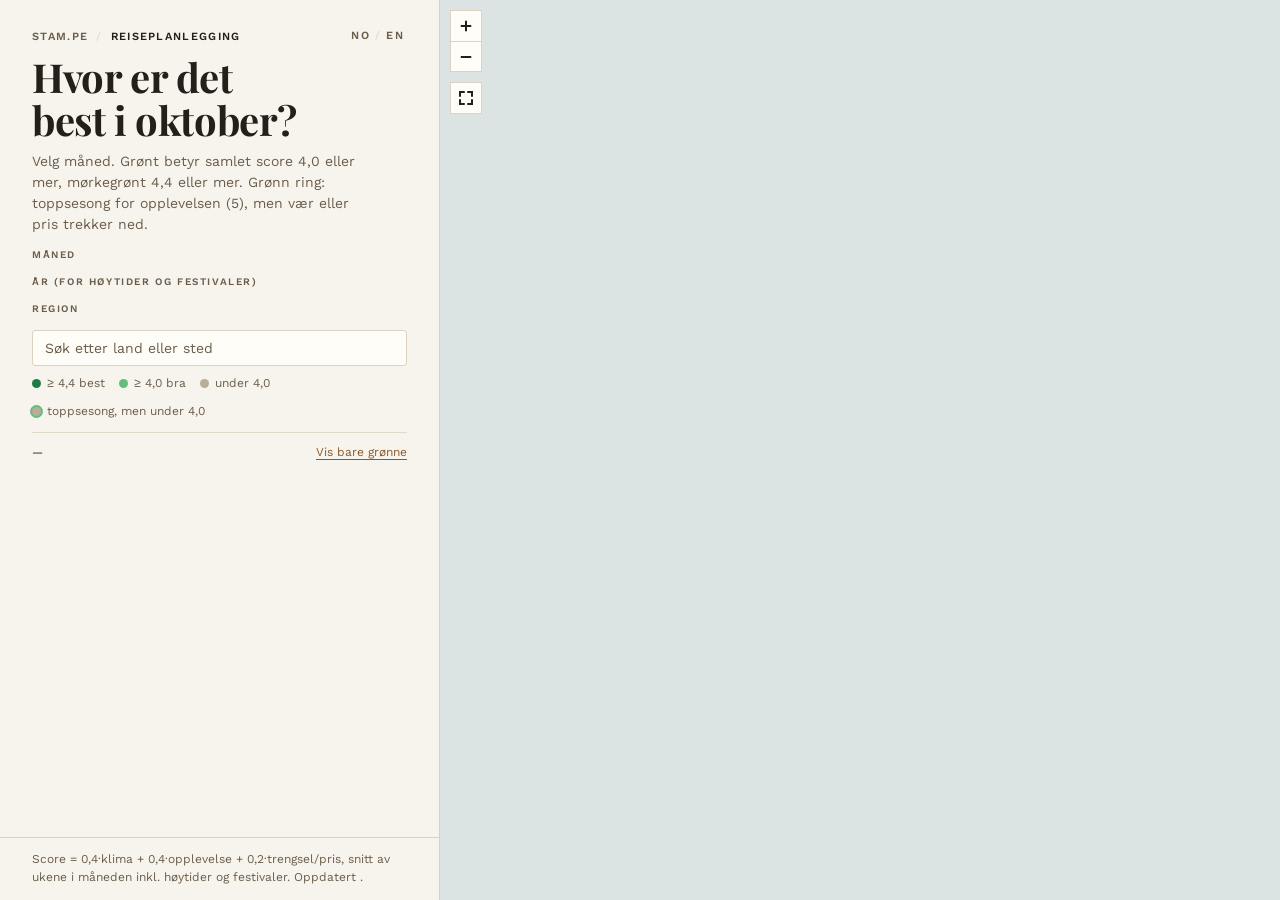
==== commit ca62d8cd: "Kart: grønn ring for toppsesong under 4,0 Opplevelse 5 men samlet under 4,0 (f.eks. ski på Hokkaido " ====
--- a/reisekart_mal.html
+++ b/reisekart_mal.html
@@ -107,6 +107,7 @@
 .tegnforklaring { display:flex; flex-wrap:wrap; gap:14px; font-size:12px; color:var(--dempet); }
 .tegnforklaring span { display:inline-flex; align-items:center; gap:6px; }
 .prikk { width:9px; height:9px; border-radius:50%; flex:0 0 9px; display:inline-block; }
+.prikk.ring { box-shadow:0 0 0 2px var(--god); }
 
 .teller-rad { margin:0 32px; padding:12px 0 10px; border-top:1px solid var(--kant-lys); display:flex; align-items:baseline; justify-content:space-between; gap:12px; }
 .teller { font-size:11px; font-weight:600; letter-spacing:.14em; text-transform:uppercase; color:var(--dempet); }
@@ -272,7 +273,7 @@
         <span class="sprakvalg" role="group" data-t-aria="sprak"><button type="button" data-sprak="no" lang="no">NO</button><span class="smule-skille">/</span><button type="button" data-sprak="en" lang="en">EN</button></span>
       </nav>
       <h1 class="tittel" id="tittel">Hvor er det best i oktober?</h1>
-      <p class="ingress" data-t="ingress">Velg måned. Grønt betyr samlet score 4,0 eller mer, mørkegrønt 4,4 eller mer.</p>
+      <p class="ingress" data-t="ingress">Velg måned. Grønt betyr samlet score 4,0 eller mer, mørkegrønt 4,4 eller mer. Grønn ring: toppsesong for opplevelsen (5), men vær eller pris trekker ned.</p>
       <p class="offline-status" id="offline-status" hidden></p>
     </div>
 
@@ -293,6 +294,7 @@
         <span><i class="prikk" style="background:var(--beste)"></i><span data-t="best">≥ 4,4 best</span></span>
         <span><i class="prikk" style="background:var(--god)"></i><span data-t="bra">≥ 4,0 bra</span></span>
         <span><i class="prikk" style="background:var(--ellers)"></i><span data-t="under">under 4,0</span></span>
+        <span><i class="prikk ring" style="background:var(--ellers)"></i><span data-t="topp">toppsesong, men under 4,0</span></span>
       </div>
     </div>
 
@@ -342,9 +344,9 @@
   no: {
     tittel: "Reisekart", app: "Reiseplanlegging", duErHer: "Du er her", sprak: "Språk",
     hvor: m => `Hvor er det best i ${m}?`,
-    ingress: "Velg måned. Grønt betyr samlet score 4,0 eller mer, mørkegrønt 4,4 eller mer.",
+    ingress: "Velg måned. Grønt betyr samlet score 4,0 eller mer, mørkegrønt 4,4 eller mer. Grønn ring: toppsesong for opplevelsen (5), men vær eller pris trekker ned.",
     maned: "Måned", arEtikett: "År (for høytider og festivaler)", ar: "År", region: "Region",
-    best: "≥ 4,4 best", bra: "≥ 4,0 bra", under: "under 4,0",
+    best: "≥ 4,4 best", bra: "≥ 4,0 bra", under: "under 4,0", topp: "toppsesong, men under 4,0",
     fot: "Score = 0,4·klima + 0,4·opplevelse + 0,2·trengsel/pris, snitt av ukene i måneden inkl. høytider og festivaler. Oppdatert",
     tilLista: "Liste ↓", tilKartet: "Kart ↑",
     kart: "Kart", zoomInn: "Zoom inn", zoomUt: "Zoom ut", visHele: "Vis hele kartet",
@@ -358,7 +360,7 @@
     visAlle: "Vis alle", bareGronne: "Vis bare grønne",
     teller: (g, n, m) => `${g} av ${n} grønne i ${m}`,
     tomt: m => `Ingen reisemål over 4,0 i ${m} for dette utvalget.`,
-    hendelse: "Hendelse", hoytid: "Høytid", reiserad: "Sjekk reiseråd", score: "score",
+    hendelse: "Hendelse", hoytid: "Høytid", toppsesong: "Toppsesong", reiserad: "Sjekk reiseråd", score: "score",
     bestM: "Best", braM: "Bra", ingenM: "Ingen måneder over 4,0", klikk: "klikk for detaljer",
     klima: "Klima", opplevelse: "Opplevelse", trengsel: "Trengsel/pris", tmaks: "T maks", nedbor: "nedbør", nedborStor: "Nedbør",
     manedscore: "Månedsscore", samlet: "samlet", aaret: a => `Året ${a} – klikk en måned`, uker: "Uker", uke: "u", ukeLang: "uke",
@@ -370,9 +372,9 @@
   en: {
     tittel: "Travel map", app: "Travel planning", duErHer: "You are here", sprak: "Language",
     hvor: m => `Where to go in ${m}?`,
-    ingress: "Pick a month. Green means an overall score of 4.0 or more, dark green 4.4 or more.",
+    ingress: "Pick a month. Green means an overall score of 4.0 or more, dark green 4.4 or more. Green ring: peak season for the experience (5), but weather or price pull it down.",
     maned: "Month", arEtikett: "Year (for holidays and festivals)", ar: "Year", region: "Region",
-    best: "≥ 4.4 best", bra: "≥ 4.0 good", under: "below 4.0",
+    best: "≥ 4.4 best", bra: "≥ 4.0 good", under: "below 4.0", topp: "peak season, but below 4.0",
     fot: "Score = 0.4·climate + 0.4·experience + 0.2·crowds/price, average of the weeks in the month incl. holidays and festivals. Updated",
     tilLista: "List ↓", tilKartet: "Map ↑",
     kart: "Map", zoomInn: "Zoom in", zoomUt: "Zoom out", visHele: "Show the whole map",
@@ -386,7 +388,7 @@
     visAlle: "Show all", bareGronne: "Show only green",
     teller: (g, n, m) => `${g} of ${n} green in ${m}`,
     tomt: m => `No destinations above 4.0 in ${m} for this selection.`,
-    hendelse: "Event", hoytid: "Holiday", reiserad: "Check travel advice", score: "score",
+    hendelse: "Event", hoytid: "Holiday", toppsesong: "Peak season", reiserad: "Check travel advice", score: "score",
     bestM: "Best", braM: "Good", ingenM: "No months above 4.0", klikk: "click for details",
     klima: "Climate", opplevelse: "Experience", trengsel: "Crowds/price", tmaks: "Max temp", nedbor: "rain", nedborStor: "Rain",
     manedscore: "Month score", samlet: "overall", aaret: a => `${a} – click a month`, uker: "Weeks", uke: "w", ukeLang: "week",
@@ -432,6 +434,9 @@
 const css = n => getComputedStyle(document.documentElement).getPropertyValue(n).trim();
 const fmt = x => x == null ? "–" : desimal(x.toFixed(1));
 const klasse = s => s == null ? "" : s >= BESTE - EPS ? "beste" : s >= GOD - EPS ? "god" : "";
+// Toppsesong: opplevelsen er på topp (5), men vær eller trengsel/pris holder samlet under 4,0 (f.eks. ski på Hokkaido i januar).
+// Vises som grønn ring rundt grå prikk; endrer ikke scoren.
+const erToppsesong = (d, r) => r.snitt < GOD - EPS && d.m[state.mnd][1] === 5;
 const esc = s => String(s ?? "").replace(/[&<>"]/g, c => ({"&":"&amp;","<":"&lt;",">":"&gt;",'"':"&quot;"}[c]));
 
 const [WK, WO, WT] = DATA.weights, CAP = DATA.cap;
@@ -661,7 +666,7 @@
   l.innerHTML = vis.map(({ d, r }) => `
     <div class="oppslag ${state.valgt === d.id ? "er-valgt" : ""}" data-id="${d.id}" tabindex="0" role="button" aria-label="${esc(navn(d))}, ${t("score")} ${fmt(r.snitt)}">
       <div class="oppslag-topp"><p class="oppslag-navn">${esc(navn(d))}</p><span class="score ${klasse(r.snitt)}">${fmt(r.snitt)}</span></div>
-      <p class="oppslag-meta"><span>${esc(kortRegion(d.region))}</span>${r.hend.length ? `<span class="merke">${r.hend.some(w => w[4] > 0) ? t("hendelse") : t("hoytid")}</span>` : ""}${erVarsel(d) ? `<span class="merke varsel">${t("reiserad")}</span>` : ""}</p>
+      <p class="oppslag-meta"><span>${esc(kortRegion(d.region))}</span>${r.hend.length ? `<span class="merke">${r.hend.some(w => w[4] > 0) ? t("hendelse") : t("hoytid")}</span>` : ""}${erToppsesong(d, r) ? `<span class="merke">${t("toppsesong")}</span>` : ""}${erVarsel(d) ? `<span class="merke varsel">${t("reiserad")}</span>` : ""}</p>
       <p class="oppslag-notat">${esc(mndTekst(d, state.mnd))}</p>
     </div>`).join("");
   l.querySelectorAll(".oppslag").forEach(el => {
@@ -674,18 +679,20 @@
   });
 }
 
-let kart = null;
+let kart = null, punkter = [];   // punkter: siste data til kartet, brukes av plasserEtikett
 function punktData() {
-  return rader().flatMap(({ d, r }) => {
-    const c = klasse(r.snitt);
+  // Rekkefølgen er prioriteten i etikettplasseringen: valgt først, så etter score.
+  const rr = rader().slice().sort((a, b) => (b.d.id === state.valgt) - (a.d.id === state.valgt) || (b.r.snitt ?? 0) - (a.r.snitt ?? 0));
+  return punkter = rr.flatMap(({ d, r }) => {
+    const c = klasse(r.snitt), topp = erToppsesong(d, r);
     const farge = c === "beste" ? css("--beste") : c === "god" ? css("--god") : css("--ellers");
     const valgt = state.valgt === d.id;
     return KOPIER.map(forskyv => ({
       name: d.id, value: [DATA_KOORD[d.id][1] + forskyv, DATA_KOORD[d.id][0], r.snitt],
-      symbolSize: (c ? 15 : 10) + (valgt ? 6 : 0),
-      itemStyle: { color: farge, borderColor: valgt ? css("--tekst") : css("--kort"), borderWidth: valgt ? 2.5 : 1.5, opacity: c || valgt ? 1 : 0.85 },
-      z: c === "beste" ? 3 : c ? 2 : 1,
-      label: { show: !!c || valgt, formatter: navnKort(d), position: "right", fontSize: 11, color: css("--tekst"), fontFamily: "Work Sans, system-ui, sans-serif", textBorderColor: css("--land"), textBorderWidth: 3 }
+      symbolSize: (c ? 15 : topp ? 13 : 10) + (valgt ? 6 : 0),
+      itemStyle: { color: farge, borderColor: valgt ? css("--tekst") : topp ? css("--god") : css("--kort"), borderWidth: valgt ? 2.5 : topp ? 3 : 1.5, opacity: c || topp || valgt ? 1 : 0.85 },
+      z: c === "beste" ? 3 : c || topp ? 2 : 1,
+      label: { show: !!c || topp || valgt, formatter: navnKort(d), position: "right", fontSize: 11, color: css("--tekst"), fontFamily: "Work Sans, system-ui, sans-serif", textBorderColor: css("--land"), textBorderWidth: 3 }
     }));
   });
 }
@@ -693,6 +700,41 @@
 const navnKort = d => { const land = tekst(d, "land"), sted = tekst(d, "sted");
   return sted && land.length + sted.length < 23 ? `${land} – ${sted}` : tekst(d, "kortnavn") || land; };
 const DATA_KOORD = DATA.koord;
+
+// Etikettplassering: hver etikett prøver høyre, venstre, over og under prikken, så skrått ut fra hjørnene, i prioritert rekkefølge (dataene),
+// og tar første plass som ikke dekker en etikett som allerede er plassert eller en annen merket prikk
+// (grå prikker kan dekkes, ellers forsvinner de fleste navnene i verdensvisningen). Får den ikke plass,
+// skjules den. Erstatter ECharts' hideOverlap, som bare kunne skjule (Ekvatorial-Guinea forsvant ved Kamerun).
+// ECharts kaller funksjonen for alle etiketter i dataenes rekkefølge, én runde per setOption. En ny runde
+// (nye data, ny visning eller dataIndex forfra) begynner med tomt brett.
+let etikettRunde = null;
+function plasserEtikett(p) {
+  const visning = String(kart.convertToPixel({ geoIndex: 0 }, [0, 0]));
+  if (!etikettRunde || etikettRunde.punkter !== punkter || etikettRunde.visning !== visning || p.dataIndex <= etikettRunde.sist) {
+    const prikker = punkter.filter(v => v.label.show).map(v => {
+      const q = kart.convertToPixel({ geoIndex: 0 }, [v.value[0], v.value[1]]), r = v.symbolSize / 2;
+      return { x: q[0] - r, y: q[1] - r, width: 2 * r, height: 2 * r };
+    });
+    etikettRunde = { opptatt: [], prikker, punkter, visning };
+  }
+  etikettRunde.sist = p.dataIndex;
+  const { rect: s } = p, avstand = 5, w = p.labelRect.width, h = p.labelRect.height;
+  const cx = s.x + s.width / 2, cy = s.y + s.height / 2;
+  const forslag = [
+    [s.x + s.width + avstand, cy - h / 2], [s.x - avstand - w, cy - h / 2],
+    [cx - w / 2, s.y - avstand - h], [cx - w / 2, s.y + s.height + avstand],
+    [s.x + s.width, s.y - h], [s.x + s.width, s.y + s.height], [s.x - w, s.y - h], [s.x - w, s.y + s.height]
+  ];
+  const over = (a, b) => a.x < b.x + b.width && b.x < a.x + a.width && a.y < b.y + b.height && b.y < a.y + a.height;
+  const egen = r => Math.abs(r.x + r.width / 2 - cx) < 0.5 && Math.abs(r.y + r.height / 2 - cy) < 0.5;
+  for (const [x, y] of forslag) {
+    const r = { x, y, width: w, height: h };
+    if (etikettRunde.opptatt.some(o => over(r, o)) || etikettRunde.prikker.some(o => !egen(o) && over(r, o))) continue;
+    etikettRunde.opptatt.push(r);
+    return { x, y, align: "left", verticalAlign: "top" };
+  }
+  return { x: -1e5, y: -1e5 };
+}
 
 function tegnKart() {
   if (!kart) return;
@@ -840,7 +882,7 @@
     },
     series: [{
       type: "scatter", coordinateSystem: "geo", data: punktData(), silent: true,
-      emphasis: { scale: 1.5, label: { show: true } }, labelLayout: { hideOverlap: true }, animationDurationUpdate: 300
+      emphasis: { scale: 1.5, label: { show: true } }, labelLayout: plasserEtikett, animationDurationUpdate: 300
     }]
   });
 
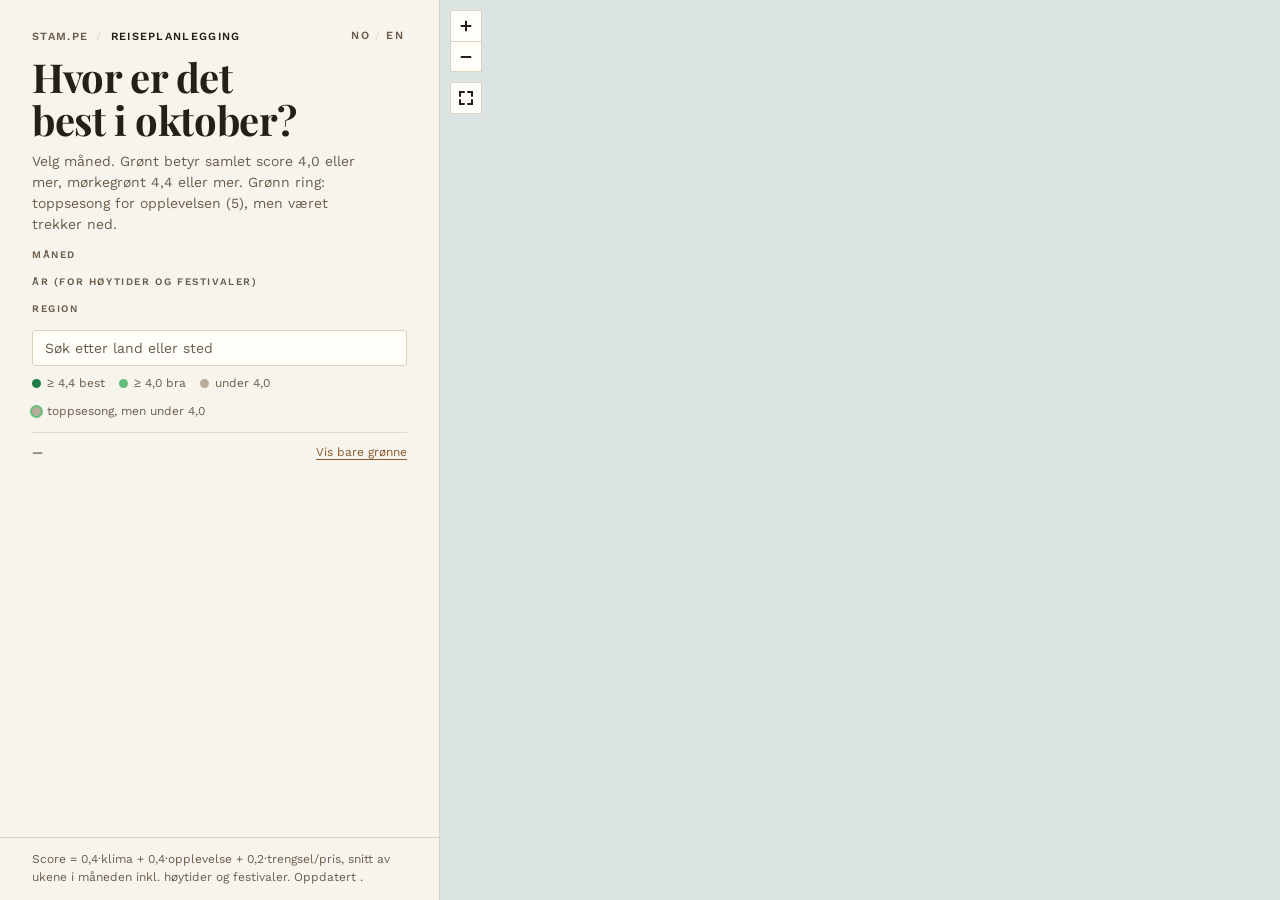
==== commit ae36bdf0: "Kart: toppsesong bare når været trekker ned, merke i tooltip og kort Ringen krever nå klima ≤ 3 i ti" ====
--- a/reisekart_mal.html
+++ b/reisekart_mal.html
@@ -273,7 +273,7 @@
         <span class="sprakvalg" role="group" data-t-aria="sprak"><button type="button" data-sprak="no" lang="no">NO</button><span class="smule-skille">/</span><button type="button" data-sprak="en" lang="en">EN</button></span>
       </nav>
       <h1 class="tittel" id="tittel">Hvor er det best i oktober?</h1>
-      <p class="ingress" data-t="ingress">Velg måned. Grønt betyr samlet score 4,0 eller mer, mørkegrønt 4,4 eller mer. Grønn ring: toppsesong for opplevelsen (5), men vær eller pris trekker ned.</p>
+      <p class="ingress" data-t="ingress">Velg måned. Grønt betyr samlet score 4,0 eller mer, mørkegrønt 4,4 eller mer. Grønn ring: toppsesong for opplevelsen (5), men været trekker ned.</p>
       <p class="offline-status" id="offline-status" hidden></p>
     </div>
 
@@ -344,7 +344,7 @@
   no: {
     tittel: "Reisekart", app: "Reiseplanlegging", duErHer: "Du er her", sprak: "Språk",
     hvor: m => `Hvor er det best i ${m}?`,
-    ingress: "Velg måned. Grønt betyr samlet score 4,0 eller mer, mørkegrønt 4,4 eller mer. Grønn ring: toppsesong for opplevelsen (5), men vær eller pris trekker ned.",
+    ingress: "Velg måned. Grønt betyr samlet score 4,0 eller mer, mørkegrønt 4,4 eller mer. Grønn ring: toppsesong for opplevelsen (5), men været trekker ned.",
     maned: "Måned", arEtikett: "År (for høytider og festivaler)", ar: "År", region: "Region",
     best: "≥ 4,4 best", bra: "≥ 4,0 bra", under: "under 4,0", topp: "toppsesong, men under 4,0",
     fot: "Score = 0,4·klima + 0,4·opplevelse + 0,2·trengsel/pris, snitt av ukene i måneden inkl. høytider og festivaler. Oppdatert",
@@ -372,7 +372,7 @@
   en: {
     tittel: "Travel map", app: "Travel planning", duErHer: "You are here", sprak: "Language",
     hvor: m => `Where to go in ${m}?`,
-    ingress: "Pick a month. Green means an overall score of 4.0 or more, dark green 4.4 or more. Green ring: peak season for the experience (5), but weather or price pull it down.",
+    ingress: "Pick a month. Green means an overall score of 4.0 or more, dark green 4.4 or more. Green ring: peak season for the experience (5), but the weather pulls it down.",
     maned: "Month", arEtikett: "Year (for holidays and festivals)", ar: "Year", region: "Region",
     best: "≥ 4.4 best", bra: "≥ 4.0 good", under: "below 4.0", topp: "peak season, but below 4.0",
     fot: "Score = 0.4·climate + 0.4·experience + 0.2·crowds/price, average of the weeks in the month incl. holidays and festivals. Updated",
@@ -434,9 +434,10 @@
 const css = n => getComputedStyle(document.documentElement).getPropertyValue(n).trim();
 const fmt = x => x == null ? "–" : desimal(x.toFixed(1));
 const klasse = s => s == null ? "" : s >= BESTE - EPS ? "beste" : s >= GOD - EPS ? "god" : "";
-// Toppsesong: opplevelsen er på topp (5), men vær eller trengsel/pris holder samlet under 4,0 (f.eks. ski på Hokkaido i januar).
-// Vises som grønn ring rundt grå prikk; endrer ikke scoren.
-const erToppsesong = (d, r) => r.snitt < GOD - EPS && d.m[state.mnd][1] === 5;
+// Toppsesong: opplevelsen er på topp (5), men været (klima ≤ 3) holder samlet under 4,0 (f.eks. ski på Hokkaido i januar).
+// Vises som grønn ring rundt grå prikk og merket «Toppsesong»; endrer ikke scoren.
+const erToppsesong = (d, r) => { const [k, o] = d.m[state.mnd]; return r.snitt < GOD - EPS && o === 5 && k <= 3; };
+const toppMerke = (d, r) => erToppsesong(d, r) ? ` <span class="merke">${t("toppsesong")}</span>` : "";
 const esc = s => String(s ?? "").replace(/[&<>"]/g, c => ({"&":"&amp;","<":"&lt;",">":"&gt;",'"':"&quot;"}[c]));
 
 const [WK, WO, WT] = DATA.weights, CAP = DATA.cap;
@@ -549,7 +550,7 @@
   const hend = r.hend.map(w => `${w[4] > 0 ? "+" : "−"}${desimal(String(Math.abs(w[4])))} ${esc(vinduTekst(w))}`).join("<br>");
   return `<div class="tt">
     <p class="tt-navn">${esc(navn(d))}</p>
-    <p class="tt-meta">${esc(tekst(d, "kategori") || kortRegion(d.region))} · ${t("mndLang")[state.mnd]} ${state.ar}</p>
+    <p class="tt-meta">${esc(tekst(d, "kategori") || kortRegion(d.region))} · ${t("mndLang")[state.mnd]} ${state.ar}${toppMerke(d, r)}</p>
     <div class="tt-rad"><span class="score ${klasse(r.snitt)}">${fmt(r.snitt)}</span>
       <span class="tt-deler">${t("klima")} <b>${k}</b> · ${t("opplevelse")} <b>${o}</b> · ${t("trengsel")} <b>${tp}</b><br>${T == null ? "" : `${t("tmaks")} <b>${desimal(String(T))} °C</b>`}${N == null ? "" : ` · ${t("nedbor")} <b>${Math.round(N)} mm</b>`}</span></div>
     <p class="tt-notat">${esc(txt)}</p>
@@ -571,7 +572,7 @@
     <p class="rute-kicker">${esc(kortRegion(d.region))}${kategori ? " · " + esc(kategori) : ""}</p>
     <h2 class="rute-navn">${esc(navn(d))}</h2>
     <div class="seksjon"><p class="seksjon-tittel">${t("aaret")(state.ar)}</p>${stripHtml(d, true)}</div>
-    <div class="seksjon"><p class="seksjon-tittel">${t("mndLang")[state.mnd]} · ${t("samlet")} ${fmt(r.snitt)}</p>
+    <div class="seksjon"><p class="seksjon-tittel">${t("mndLang")[state.mnd]} · ${t("samlet")} ${fmt(r.snitt)}${toppMerke(d, r)}</p>
       <div class="tall-rad">
         <div class="tall">${t("klima")}<b>${k}</b></div><div class="tall">${t("opplevelse")}<b>${o}</b></div><div class="tall">${t("trengsel")}<b>${tp}</b></div>
         <div class="tall">${t("tmaks")}<b>${T == null ? "–" : desimal(String(T)) + "°"}</b></div><div class="tall">${t("nedborStor")}<b>${N == null ? "–" : Math.round(N) + " mm"}</b></div><div class="tall">${t("manedscore")}<b>${fmt(r.base)}</b></div>
@@ -666,7 +667,7 @@
   l.innerHTML = vis.map(({ d, r }) => `
     <div class="oppslag ${state.valgt === d.id ? "er-valgt" : ""}" data-id="${d.id}" tabindex="0" role="button" aria-label="${esc(navn(d))}, ${t("score")} ${fmt(r.snitt)}">
       <div class="oppslag-topp"><p class="oppslag-navn">${esc(navn(d))}</p><span class="score ${klasse(r.snitt)}">${fmt(r.snitt)}</span></div>
-      <p class="oppslag-meta"><span>${esc(kortRegion(d.region))}</span>${r.hend.length ? `<span class="merke">${r.hend.some(w => w[4] > 0) ? t("hendelse") : t("hoytid")}</span>` : ""}${erToppsesong(d, r) ? `<span class="merke">${t("toppsesong")}</span>` : ""}${erVarsel(d) ? `<span class="merke varsel">${t("reiserad")}</span>` : ""}</p>
+      <p class="oppslag-meta"><span>${esc(kortRegion(d.region))}</span>${r.hend.length ? `<span class="merke">${r.hend.some(w => w[4] > 0) ? t("hendelse") : t("hoytid")}</span>` : ""}${toppMerke(d, r).trim()}${erVarsel(d) ? `<span class="merke varsel">${t("reiserad")}</span>` : ""}</p>
       <p class="oppslag-notat">${esc(mndTekst(d, state.mnd))}</p>
     </div>`).join("");
   l.querySelectorAll(".oppslag").forEach(el => {
